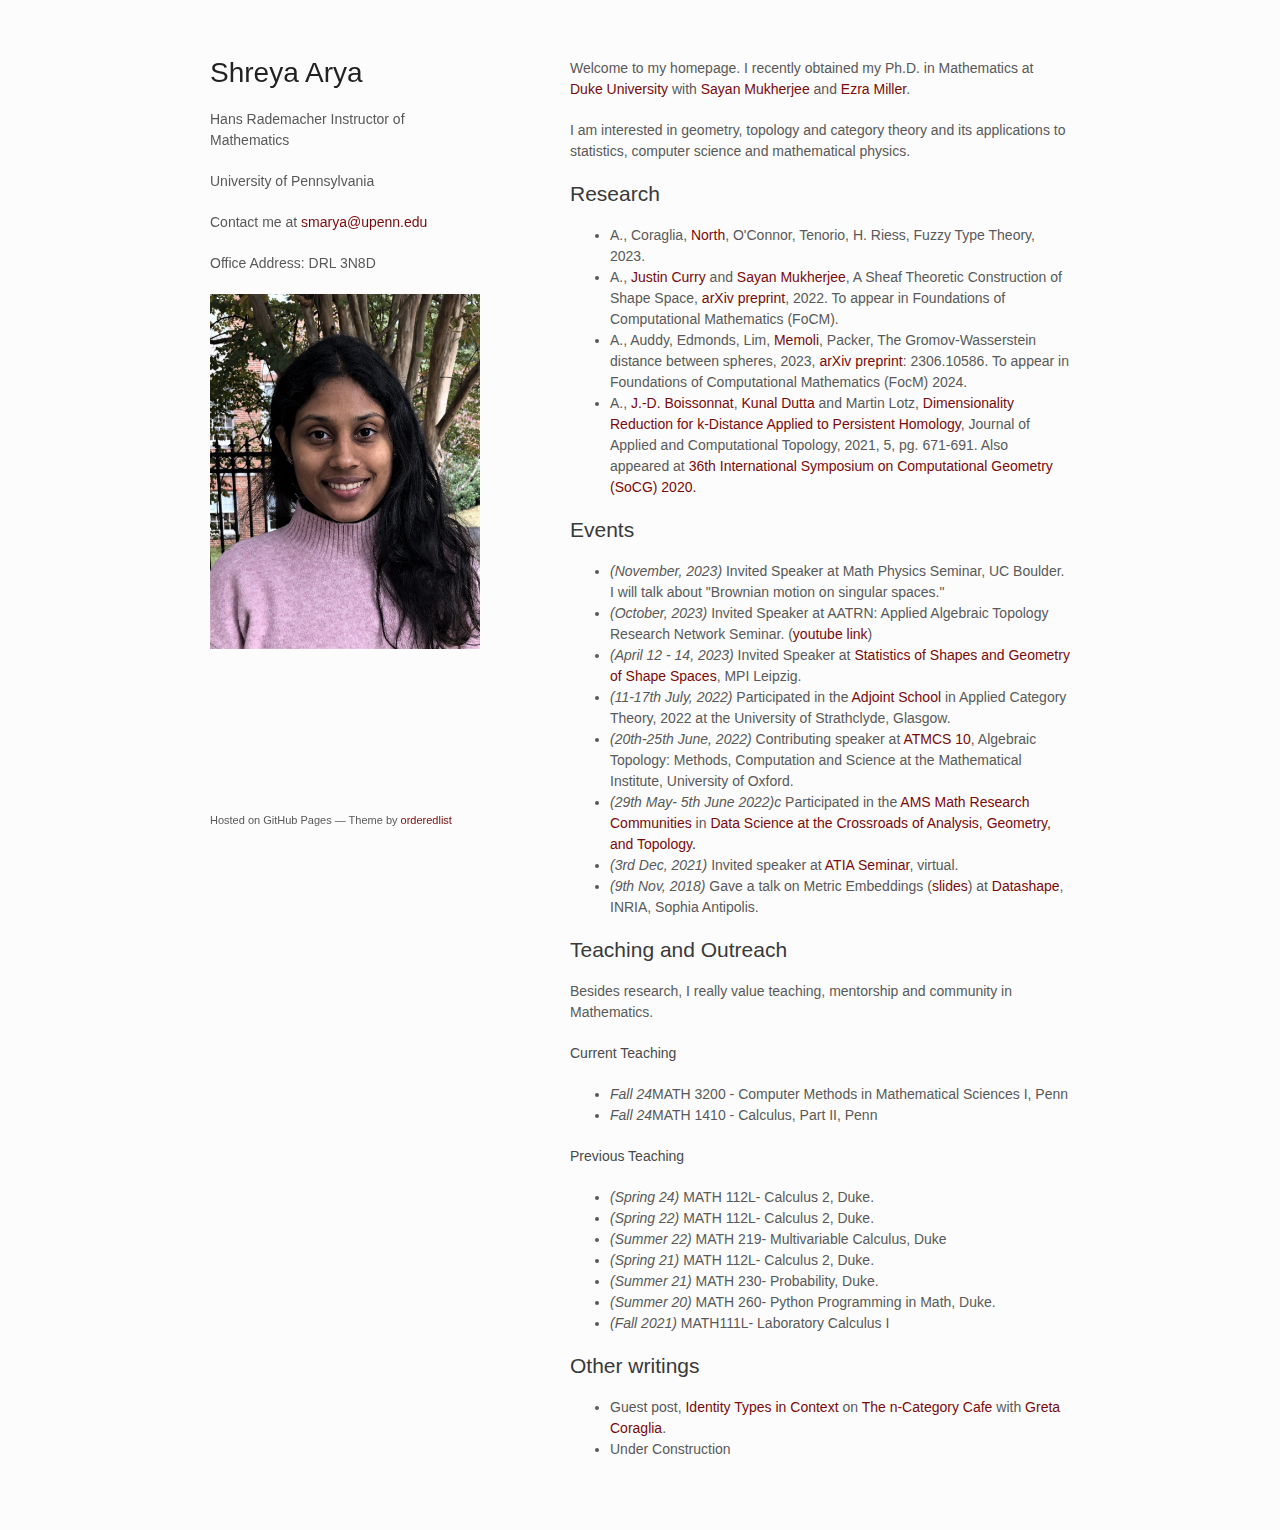
==== index.html @ 2436d1e8 "Update index.html" ====
<!doctype html>
<html>
  <head>
    <meta charset="utf-8">
    <meta http-equiv="X-UA-Compatible" content="chrome=1">
    <title>Shreya Arya</title>

    <link rel="stylesheet" href="stylesheets/styles.css">
    <link rel="stylesheet" href="stylesheets/pygment_trac.css">
    <meta name="viewport" content="width=device-width">
    <!--[if lt IE 9]>
    <script src="//html5shiv.googlecode.com/svn/trunk/html5.js"></script>
    <![endif]-->
  </head>
  <body>
    <div class="wrapper">
      <header>
        <h1>Shreya Arya</h1>
        <p>Hans Rademacher Instructor of Mathematics</p>
        <p>University of Pennsylvania</p>
        <p>Contact me at <a href="smarya@upenn.edu">smarya@upenn.edu</a></p> 
        <p>Office Address: DRL 3N8D</p>
        <!-- <p class="view"><a href="http://github.com/orderedlist/minimal">View the Project on GitHub <small>orderedlist/minimal</small></a></p>
        <ul>
          <li><a href="https://github.com/orderedlist/minimal/zipball/master">Download <strong>ZIP File</strong></a></li>
          <li><a href="https://github.com/orderedlist/minimal/tarball/master">Download <strong>TAR Ball</strong></a></li>
          <li><a href="http://github.com/orderedlist/minimal">Fork On <strong>GitHub</strong></a></li>
        </ul> -->
        <img src="stylesheets/shreyapic.jpg" height=”3cm” width=”3cm”>
      </header>
      <section>
        <!-- <h1>GitHub Flavored Markdown</h1> -->

        <!-- <p><em>View the <a href="http://github.github.com/github-flavored-markdown/sample_content.html">source of this content</a>.</em></p> -->

        <p>Welcome to my homepage. I recently obtained my Ph.D. in Mathematics at <a href="https://math.duke.edu/"> Duke University </a> with <a href="https://sayanmuk.github.io/">Sayan Mukherjee</a> and <a href="https://services.math.duke.edu/~ezra/">Ezra Miller</a>.</p>

        <!-- <p>Roses are red<br> -->
        <!-- Violets are blue</p> -->

        <p> I am interested in geometry, topology and category theory and its applications to statistics, computer science and mathematical physics.   </p>

        <!-- <p>Roses are red<br><br>
        Violets are blue</p> -->

        <!-- <p></p> -->

        <h2>Research</h2>
          <ul>
            <li>  A., Coraglia, <a href="https://paigenorth.github.io/">North</a>, O'Connor, Tenorio, H. Riess, Fuzzy Type Theory, 2023.
            </li>
         <li> A., <a href="http://justinmcurry.com/">Justin Curry</a> and <a href="https://sayanmuk.github.io/">Sayan Mukherjee</a>, A Sheaf Theoretic Construction of Shape Space, <a href="https://arxiv.org/abs/2204.09020">arXiv preprint</a>, 2022. To appear in Foundations of Computational Mathematics (FoCM).</li>
            <li>
              A., Auddy, Edmonds, Lim, <a href="https://facundo-memoli.org/">Memoli</a>, Packer, The Gromov-Wasserstein distance between spheres, 2023, <a href="https://arxiv.org/abs/2306.10586">arXiv preprint</a>: 2306.10586. To appear in Foundations of Computational Mathematics (FocM) 2024.
            </li>
            <li>
              A., <a href="https://www-sop.inria.fr/members/Jean-Daniel.Boissonnat/">J.-D. Boissonnat</a>, <a href="https://www.mimuw.edu.pl/~kdutta/">Kunal Dutta</a> and Martin Lotz, <a href="https://link.springer.com/article/10.1007/s41468-021-00079-x">Dimensionality Reduction for k-Distance Applied to Persistent Homology</a>, Journal of Applied and Computational Topology, 2021, 5, pg. 671-691. 
              Also appeared at <a href="https://socg20.inf.ethz.ch/socg">36th International Symposium on Computational Geometry (SoCG) 2020.</a>
            </li>
          </ul>

        <h2>Events</h2>
          <ul>
            <li>
              <em>(November, 2023)</em> Invited Speaker at Math Physics Seminar, UC Boulder. I will talk about "Brownian motion on singular spaces."
            </li>
            <li>
              <em>(October, 2023)</em> Invited Speaker at AATRN: Applied Algebraic Topology Research Network Seminar. (<a href="https://www.youtube.com/watch?v=eg64JeW9vKw">youtube link</a>)
            </li>
              <li>
                <em>(April 12 - 14, 2023)</em> Invited Speaker at <a href="https://www.mis.mpg.de/calendar/conferences/2023/shapes.html">Statistics of Shapes and Geometry of Shape Spaces</a>, MPI Leipzig.
              </li>
              <li>
                <em>(11-17th July, 2022)</em>  Participated in the <a href="https://adjointschool.com/index.html">Adjoint School</a> in Applied Category Theory, 2022 at the University of Strathclyde, Glasgow. 
              </li>
              <li>
                <em>(20th-25th June, 2022)</em> Contributing speaker at <a href="https://atmcs.web.ox.ac.uk/home">ATMCS 10</a>, Algebraic Topology: Methods, Computation and Science at the  Mathematical Institute, University of Oxford.  
              </li>
              <li>
                <em>(29th May- 5th June 2022)c</em> Participated in the <a href="http://www.ams.org/programs/research-communities/mrc">AMS Math Research Communities</a> in <a href="https://www.ams.org/programs/research-communities/2022MRC-DataSci">Data Science at the Crossroads of Analysis, Geometry, and Topology.</a>  
              </li>
              <li>
                <em>(3rd Dec, 2021)</em> Invited speaker at <a href="https://atia-seminar.github.io/">ATIA Seminar</a>, virtual. 
              </li>
              <li>
                <em>(9th Nov, 2018)</em> Gave a talk on Metric Embeddings (<a href="https://drive.google.com/file/d/1TumZxju8F_0EqSgo2Ro8KyNxTFccqppS/view?usp=sharing">slides</a>) at <a href="https://project.inria.fr/gudhi/">Datashape</a>, INRIA, Sophia Antipolis. 
              </li>
          </ul>

          <h2>Teaching and Outreach</h2>
          <p> Besides research, I really value teaching, mentorship and community in Mathematics.</p>
    

          <h4>Current Teaching</h4>
            <ul>
                <li> <em>Fall 24</em>MATH 3200 - Computer Methods in Mathematical Sciences I, Penn</li>
                <li><em>Fall 24</em>MATH 1410 - Calculus, Part II, Penn</li>
            </ul>

         <h4>Previous Teaching</h4>
            <ul>
              <li> <em>(Spring 24)</em> MATH 112L- Calculus 2, Duke.</li>
              <li> <em>(Spring 22)</em> MATH 112L- Calculus 2, Duke. </li>
              <li> <em>(Summer 22)</em> MATH 219- Multivariable Calculus, Duke  </li>
              <li> <em>(Spring 21)</em> MATH 112L- Calculus 2, Duke.</li>
              <li> <em>(Summer 21)</em> MATH 230- Probability, Duke. </li>
              <li> <em>(Summer 20)</em> MATH 260- Python Programming in Math, Duke. </li>
              <li> <em>(Fall 2021) </em> MATH111L- Laboratory Calculus I</li>
          </ul>

<!--         
  
          <h4>Outreach</h4>
          <ul>
            <li> Co-director (with Professors Ingrid Daubechies and Dorothy Buck) of <a href="https://sites.duke.edu/swim/">SWiM</a>, 2022 Duke. 

              Summer Workshop in Math (SWiM) is a workshop for rising high school seniors who are interested in mathematics, with a particular focus on advancing female participation in math.
            </li>
            <li>
              Co-president of Association of Women in Mathematics <a href="https://sites.duke.edu/duke_awm/">AWM Chapter</a> at Duke, 2022-2023. 
            </li>
          </ul> -->
<!--           <h4>Instructor of record</h4>
          <ul>
              <li> <em>(Spring 22)</em> MATH 112L- Calculus 2, Duke. </li>
              <li> <em>(Spring 21)</em> MATH 112L- Calculus 2, Duke.</li>
          </ul>
          <h4>Teaching Assistant</h4>
          <ul>
              <li> <em>(Summer 22)</em> MATH 219- Multivariable Calculus, Duke  </li>
              <li> <em>(Summer 21)</em> MATH 230- Probability, Duke. </li>
              <li> <em>(Summer 20)</em> MATH 260- Python Programming in Math, Duke. </li>
              <li> <em>(Fall 2021) </em> MATH111L- Laboratory Calculus I</li>
          </ul>
          <h4>Other</h4>
          <ul>
            <li><em>(Aug 22)</em> Lectures on Algebra and Topology, Bootcamp for Incoming Mathematics PhD Students, Duke </li>
            <li><em>(Aug 21)</em>Lecture on Topology, Bootcamp for Incoming Mathematics PhD Students, Duke.  </li>
          </ul>
           -->

          <h2>Other writings</h2>
          <ul>
            <li>
              Guest post, <a href="https://golem.ph.utexas.edu/category/2022/07/identity_types_in_context.html#more">Identity Types in Context</a> on <a href="https://golem.ph.utexas.edu/category/"> The n-Category Cafe</a> with <a href="https://etagreta.github.io/">Greta Coraglia</a>. 
            </li>
            <li>
              Under Construction 
            </li>
          </ul>



        <!-- <p>In addition to the changes in the previous section, certain references are auto-linked:</p> -->

        <!-- <ul>
          <li>SHA: be6a8cc1c1ecfe9489fb51e4869af15a13fc2cd2</li>
          <li>User@SHA ref: <a href="https://github.com/mojombo/product/commit/be6a8cc1c1ecfe9489fb51e4869af15a13fc2cd2" class="commit-link">mojombo@<tt>be6a8cc</tt></a></li>
          <li>User/Project@SHA: <a href="https://github.com/mojombo/god/commit/be6a8cc1c1ecfe9489fb51e4869af15a13fc2cd2" class="commit-link">mojombo/god@<tt>be6a8cc</tt></a></li>
          <li>#Num: <a href="https://github.com/github/product/issues/1" class="issue-link" title="Baseline: What is up in the air right now?">#1</a></li>
          <li>User/#Num: mojombo#1</li>
          <li>User/Project#Num: <a href="https://github.com/mojombo/god/issues/1" class="issue-link" title="The server is not available (or you do not have permissions to access it)">mojombo/god#1</a></li>
        </ul> -->

        <!-- <p>These are dangerous goodies though, and we need to make sure email addresses don't get mangled:</p>

        <p>My email addy is <a href="mailto:tom@github.com">tom@github.com</a>.</p>

        <h2>Math is hard, let's go shopping</h2>

        <p>In first grade I learned that 5 &gt; 3 and 2 &lt; 7. Maybe some arrows. 1 -&gt; 2 -&gt; 3. 9 &lt;- 8 &lt;- 7.</p>

        <p>Triangles man! a^2 + b^2 = c^2</p>

        <h2>We all like making lists</h2>

        <p>The above header should be an H2 tag. Now, for a list of fruits:</p>

        <ul>
          <li>Red Apples</li>
          <li>Purple Grapes</li>
          <li>Green Kiwifruits</li>
        </ul>

        <p>Let's get crazy:</p>

        <ol>
          <li>
            <p>This is a list item with two paragraphs. Lorem ipsum dolor<br>
            sit amet, consectetuer adipiscing elit. Aliquam hendrerit<br>
            mi posuere lectus.</p>

            <p>Vestibulum enim wisi, viverra nec, fringilla in, laoreet<br>
            vitae, risus. Donec sit amet nisl. Aliquam semper ipsum<br>
            sit amet velit.</p>
          </li>
          <li><p>Suspendisse id sem consectetuer libero luctus adipiscing.</p></li>
        </ol>

        <p>What about some code <strong>in</strong> a list? That's insane, right?</p>

        <ol>
          <li>
            <p>In Ruby you can map like this:</p>

            <pre><code>['a', 'b'].map { |x| x.uppercase }</code></pre>
          </li>
          <li>
            <p>In Rails, you can do a shortcut:</p>

            <pre><code>['a', 'b'].map(&amp;:uppercase)</code></pre>
          </li>
        </ol>

        <p>Some people seem to like definition lists</p>

        <dl>
          <dt>Lower cost</dt>
          <dd>The new version of this product costs significantly less than the previous one!</dd>
          <dt>Easier to use</dt>
          <dd>We've changed the product so that it's much easier to use!</dd>
        </dl>

        <h2>I am a robot</h2>

        <p>Maybe you want to print <code>robot</code> to the console 1000 times. Why not?</p>

        <pre><code>def robot_invasion
  puts("robot " * 1000)
end
</code></pre>

        <p>You see, that was formatted as code because it's been indented by four spaces.</p>

        <p>How about we throw some angle braces and ampersands in there?</p>

        <pre><code>&lt;div class="footer"&gt;
    &amp;copy; 2004 Foo Corporation
&lt;/div&gt;
</code></pre>

        <h2>Set in stone</h2>

        <p>Preformatted blocks are useful for ASCII art:</p>

        <pre>             ,-.
    ,     ,-.   ,-.
   / \   (   )-(   )
   \ |  ,.&gt;-(   )-&lt;
    \|,' (   )-(   )
     Y ___`-'   `-'
     |/__/   `-'
     |
     |
     |    -hrr-
  ___|_____________
</pre> -->

        <!-- <h2>Playing the blame game</h2>

        <p>If you need to blame someone, the best way to do so is by quoting them:</p>

        <blockquote>
        <p>I, at any rate, am convinced that He does not throw dice.</p>
        </blockquote>

        <p>Or perhaps someone a little less eloquent:</p>

        <blockquote>
        <p>I wish you'd have given me this written question ahead of time so I<br>
        could plan for it... I'm sure something will pop into my head here in<br>
        the midst of this press conference, with all the pressure of trying to<br>
        come up with answer, but it hadn't yet...</p>

        <p>I don't want to sound like<br>
        I have made no mistakes. I'm confident I have. I just haven't - you<br>
        just put me under the spot here, and maybe I'm not as quick on my feet<br>
        as I should be in coming up with one.</p>
        </blockquote>

        
        <h2>Crazy linking action</h2>

        <p>I get 10 times more traffic from <a href="http://google.com/" title="Google">Google</a> than from<br>
        <a href="http://search.yahoo.com/" title="Yahoo Search">Yahoo</a> or <a href="http://search.msn.com/" title="MSN Search">MSN</a>.</p> -->
      </section>
      <footer>
        <!-- <p>This project is maintained by <a href="http://github.com/orderedlist">Steve Smith</a></p> -->
        <p><small>Hosted on GitHub Pages &mdash; Theme by <a href="https://github.com/orderedlist">orderedlist</a></small></p>
      </footer>
    </div>
    <script src="javascripts/scale.fix.js"></script>
  </body>
</html>
---- stylesheets/styles.css ----
body {
  background-color: rgb(252, 252, 252);
  padding:50px;
  font: 14px/1.5 -apple-system, BlinkMacSystemFont, "Segoe UI", Roboto, Oxygen, Ubuntu, Cantarell, "Fira Sans", "Droid Sans", "Helvetica Neue", Arial, sans-serif, "Apple Color Emoji", "Segoe UI Emoji", "Segoe UI Symbol";
  color:#595959;
  font-weight:400;
}

h1, h2, h3, h4, h5, h6 {
  color:#222;
  margin:0 0 20px;
}

p, ul, ol, table, pre, dl {
  margin:0 0 20px;
}

h1, h2, h3 {
  line-height:1.1;
}

h1 {
  font-size:28px;
  font-weight: 500;
}

h2 {
  color:#393939;
  font-weight: 500;
}

h3, h4, h5, h6 {
  color:#494949;
  font-weight: 500;
}

a {
  color:rgb(122, 10, 10);
  text-decoration:none;
}

a:hover {
  color:rgb(122, 8, 8);
}

a small {
  font-size:11px;
  color:#777;
  margin-top:-0.3em;
  display:block;
}

a:hover small {
  color:#777;
}

.wrapper {
  width:860px;
  margin:0 auto;
}

blockquote {
  border-left:1px solid #e5e5e5;
  margin:0;
  padding:0 0 0 20px;
  font-style:italic;
}

code, pre {
  font-family:Monaco, Bitstream Vera Sans Mono, Lucida Console, Terminal, Consolas, Liberation Mono, DejaVu Sans Mono, Courier New, monospace;
  color:#333;
}

pre {
  padding:8px 15px;
  background: #f8f8f8;
  border-radius:5px;
  border:1px solid #e5e5e5;
  overflow-x: auto;
}

table {
  width:100%;
  border-collapse:collapse;
}

th, td {
  text-align:left;
  padding:5px 10px;
  border-bottom:1px solid #e5e5e5;
}

dt {
  color:#444;
  font-weight:500;
}

th {
  color:#444;
}

img {
  max-width:100%;
}

header {
  width:270px;
  float:left;
  position:fixed;
  -webkit-font-smoothing:subpixel-antialiased;
}

header ul {
  list-style:none;
  height:40px;
  padding:0;
  background: #f4f4f4;
  border-radius:5px;
  border:1px solid #e0e0e0;
  width:270px;
}

header li {
  width:89px;
  float:left;
  border-right:1px solid #e0e0e0;
  height:40px;
}

header li:first-child a {
  border-radius:5px 0 0 5px;
}

header li:last-child a {
  border-radius:0 5px 5px 0;
}

header ul a {
  line-height:1;
  font-size:11px;
  color:#999;
  display:block;
  text-align:center;
  padding-top:6px;
  height:34px;
}

header ul a:hover {
  color:#999;
}

header ul a:active {
  background-color:#f0f0f0;
}

strong {
  color:#222;
  font-weight:500;
}

header ul li + li + li {
  border-right:none;
  width:89px;
}

header ul a strong {
  font-size:14px;
  display:block;
  color:#222;
}

section {
  width:500px;
  float:right;
  padding-bottom:50px;
}

small {
  font-size:11px;
}

hr {
  border:0;
  background:#e5e5e5;
  height:1px;
  margin:0 0 20px;
}

footer {
  width:270px;
  float:left;
  position:fixed;
  bottom:50px;
  -webkit-font-smoothing:subpixel-antialiased;
}

@media print, screen and (max-width: 960px) {

  div.wrapper {
    width:auto;
    margin:0;
  }

  header, section, footer {
    float:none;
    position:static;
    width:auto;
  }

  header {
    padding-right:320px;
  }

  section {
    border:1px solid #e5e5e5;
    border-width:1px 0;
    padding:20px 0;
    margin:0 0 20px;
  }

  header a small {
    display:inline;
  }

  header ul {
    position:absolute;
    right:50px;
    top:52px;
  }
}

@media print, screen and (max-width: 720px) {
  body {
    word-wrap:break-word;
  }

  header {
    padding:0;
  }

  header ul, header p.view {
    position:static;
  }

  pre, code {
    word-wrap:normal;
  }
}

@media print, screen and (max-width: 480px) {
  body {
    padding:15px;
  }

  header ul {
    width:99%;
  }

  header li, header ul li + li + li {
    width:33%;
  }
}

@media print {
  body {
    padding:0.4in;
    font-size:12pt;
    color:#444;
  }
}
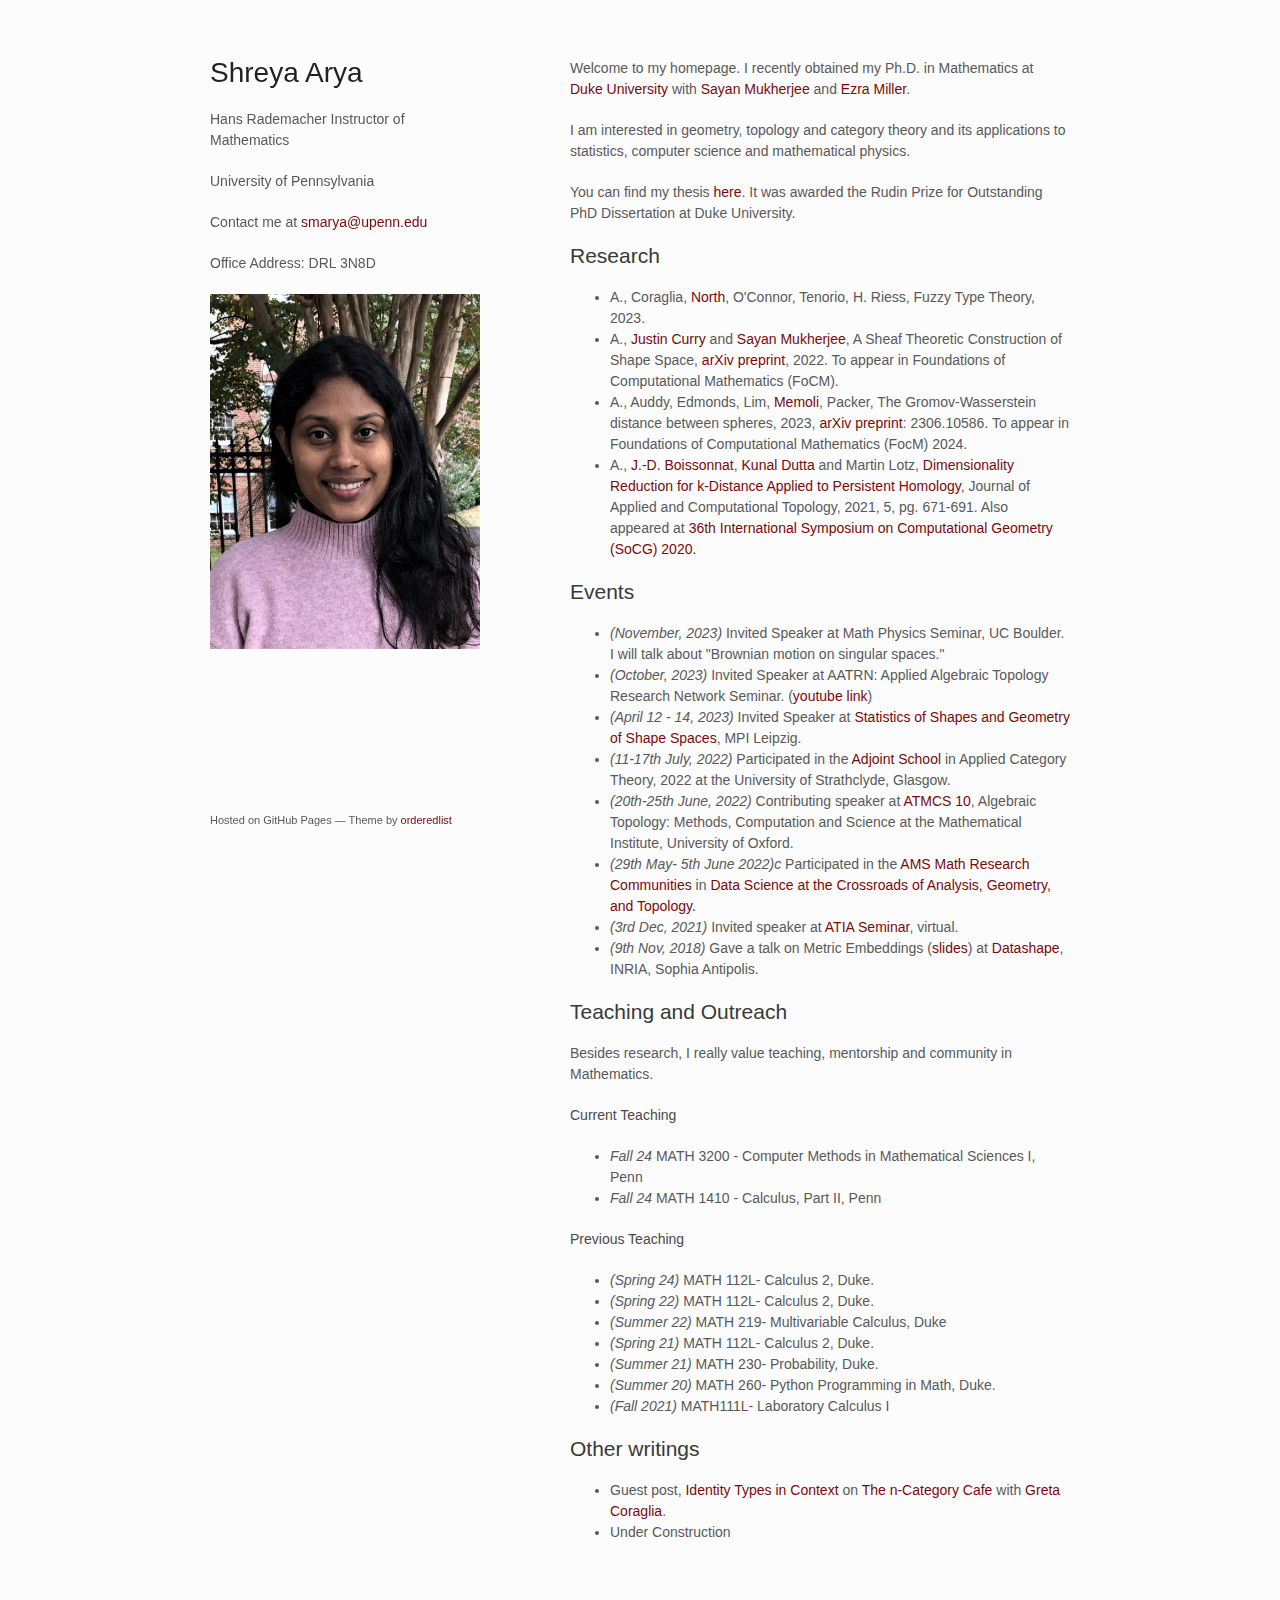
==== commit 74fbf173: "Update index.html" ====
--- a/index.html
+++ b/index.html
@@ -40,6 +40,8 @@
 
         <p> I am interested in geometry, topology and category theory and its applications to statistics, computer science and mathematical physics.   </p>
 
+        <p>You can find my thesis <a href="https://dukespace.lib.duke.edu/items/ca28a156-2cb1-45b6-a621-97cb24281c85">here</a>. It was awarded the Rudin Prize for Outstanding PhD Dissertation at Duke University.</p>
+
         <!-- <p>Roses are red<br><br>
         Violets are blue</p> -->
 
@@ -93,8 +95,8 @@
 
           <h4>Current Teaching</h4>
             <ul>
-                <li> <em>Fall 24</em>MATH 3200 - Computer Methods in Mathematical Sciences I, Penn</li>
-                <li><em>Fall 24</em>MATH 1410 - Calculus, Part II, Penn</li>
+                <li> <em>Fall 24</em> MATH 3200 - Computer Methods in Mathematical Sciences I, Penn</li>
+                <li><em>Fall 24</em> MATH 1410 - Calculus, Part II, Penn</li>
             </ul>
 
          <h4>Previous Teaching</h4>
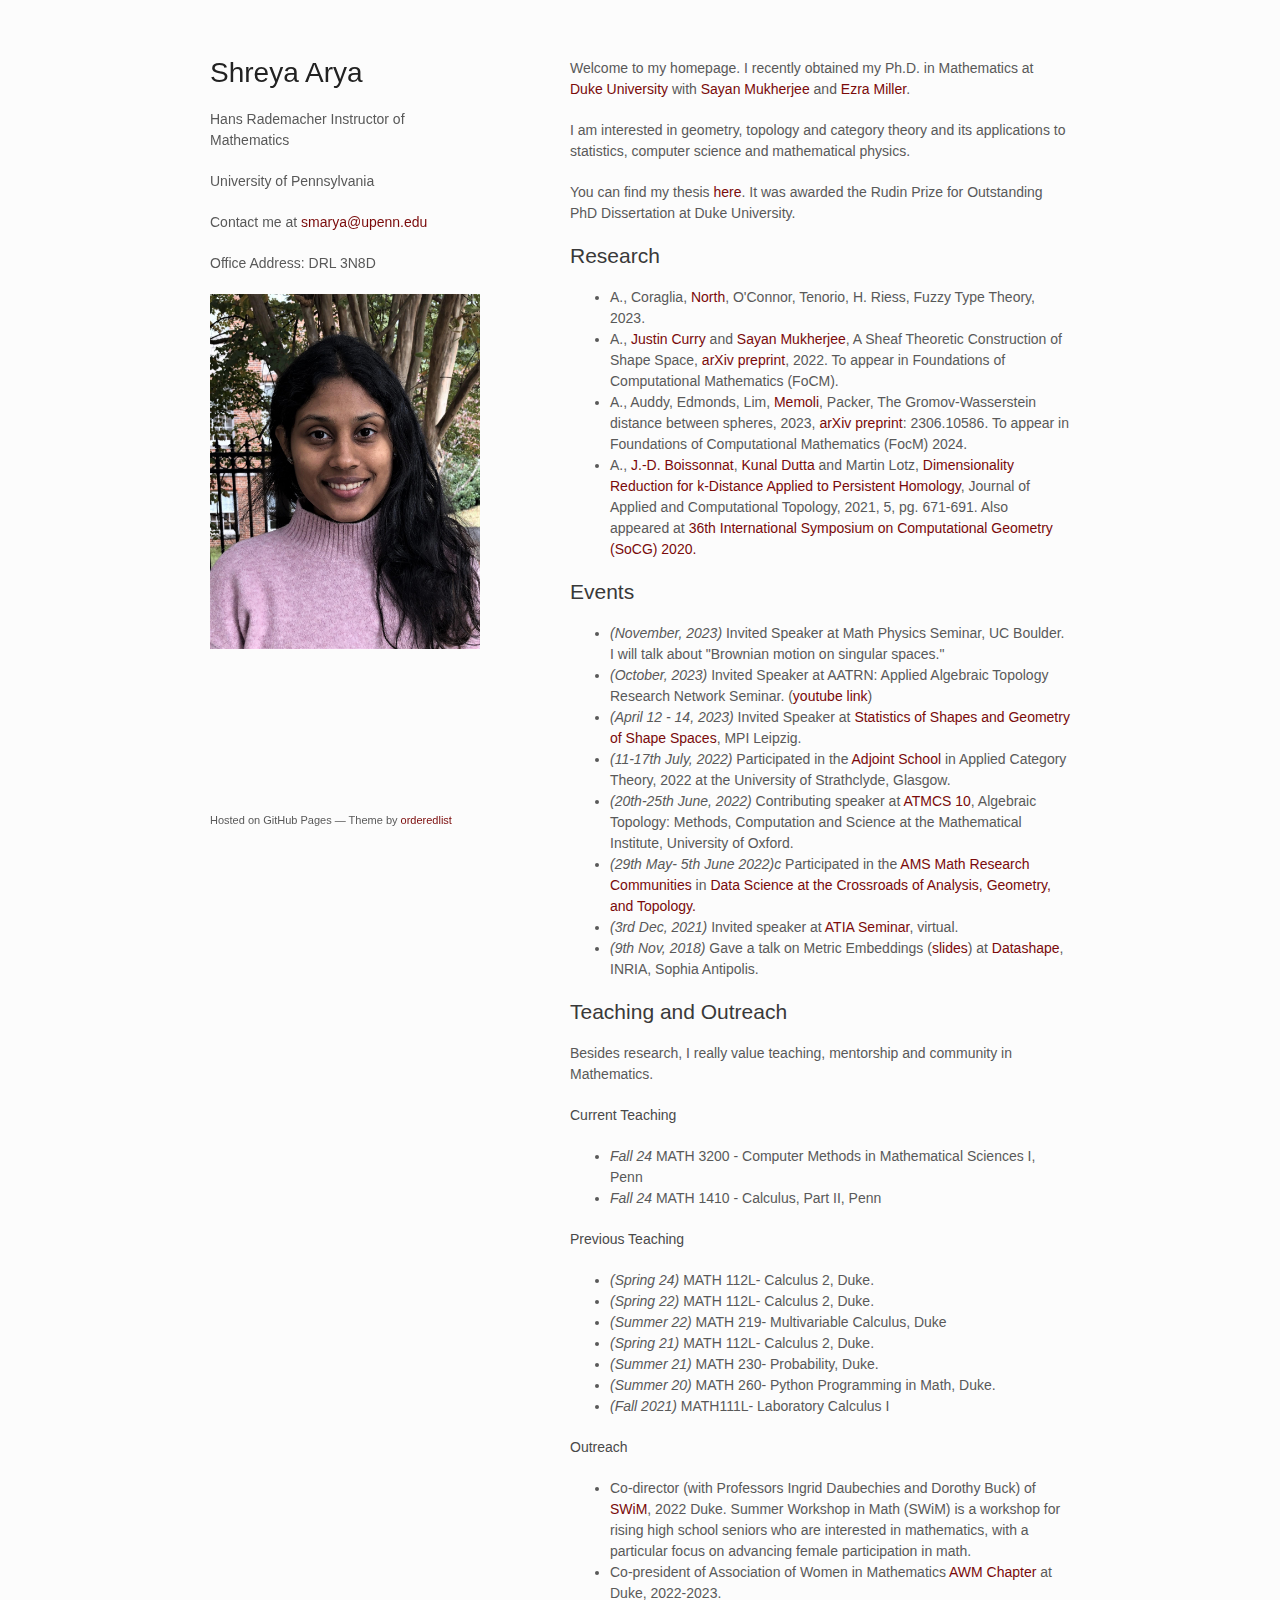
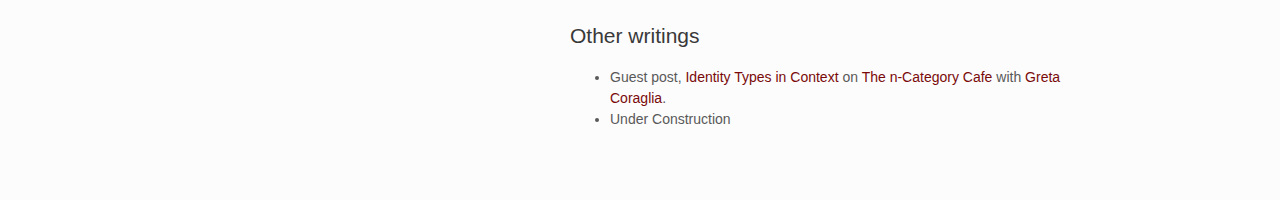
==== commit 6fc2e657: "Update index.html" ====
--- a/index.html
+++ b/index.html
@@ -110,7 +110,7 @@
               <li> <em>(Fall 2021) </em> MATH111L- Laboratory Calculus I</li>
           </ul>
 
-<!--         
+
   
           <h4>Outreach</h4>
           <ul>
@@ -121,7 +121,7 @@
             <li>
               Co-president of Association of Women in Mathematics <a href="https://sites.duke.edu/duke_awm/">AWM Chapter</a> at Duke, 2022-2023. 
             </li>
-          </ul> -->
+          </ul> 
 <!--           <h4>Instructor of record</h4>
           <ul>
               <li> <em>(Spring 22)</em> MATH 112L- Calculus 2, Duke. </li>
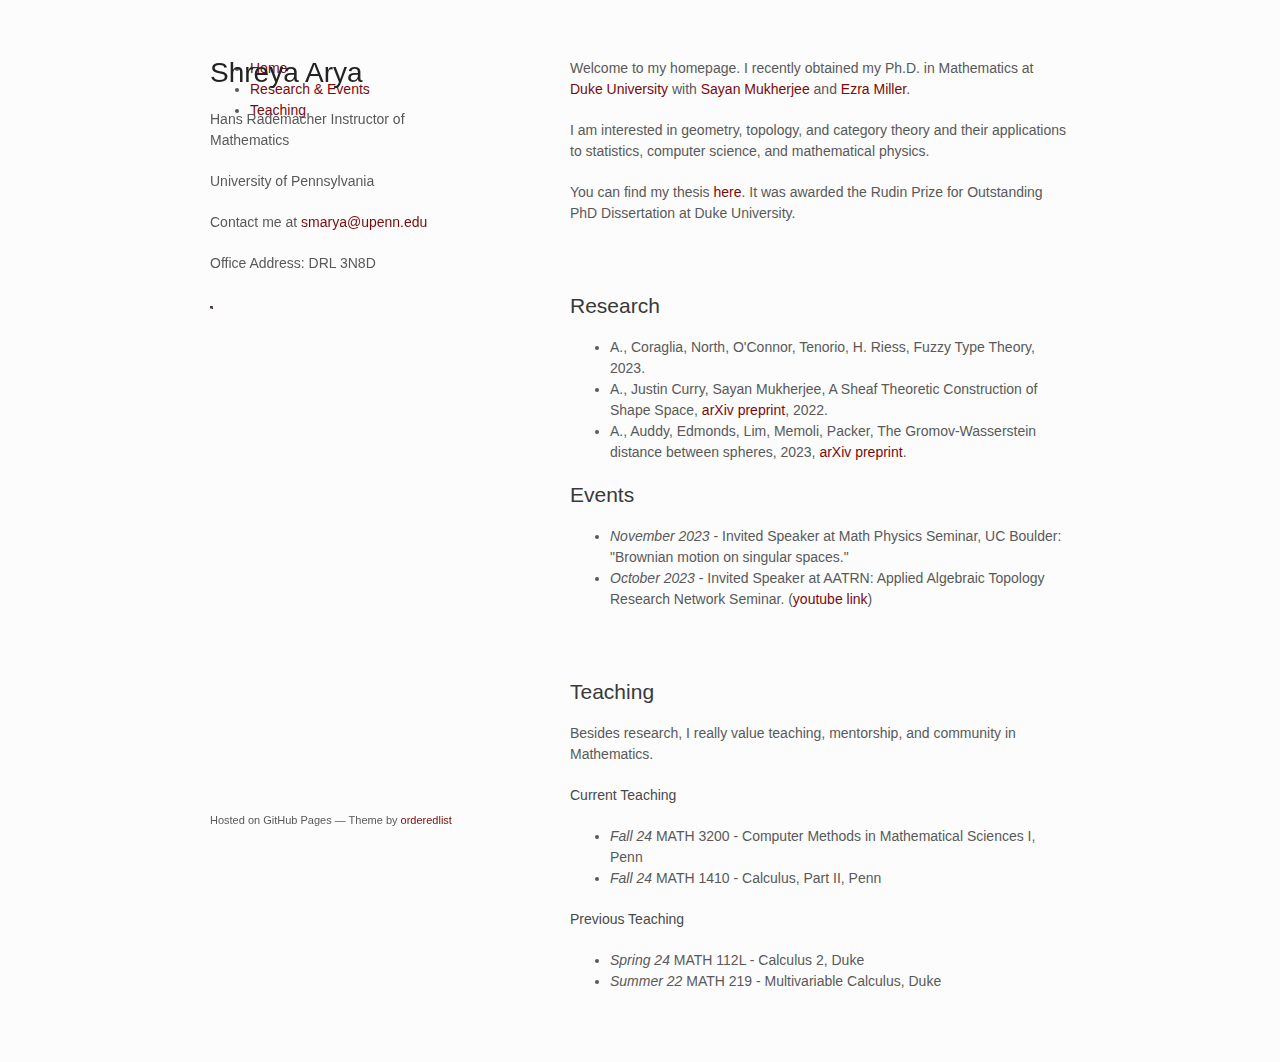
==== commit d254a9d9: "Update index.html" ====
--- a/index.html
+++ b/index.html
@@ -8,9 +8,6 @@
     <link rel="stylesheet" href="stylesheets/styles.css">
     <link rel="stylesheet" href="stylesheets/pygment_trac.css">
     <meta name="viewport" content="width=device-width">
-    <!--[if lt IE 9]>
-    <script src="//html5shiv.googlecode.com/svn/trunk/html5.js"></script>
-    <![endif]-->
   </head>
   <body>
     <div class="wrapper">
@@ -18,279 +15,59 @@
         <h1>Shreya Arya</h1>
         <p>Hans Rademacher Instructor of Mathematics</p>
         <p>University of Pennsylvania</p>
-        <p>Contact me at <a href="smarya@upenn.edu">smarya@upenn.edu</a></p> 
+        <p>Contact me at <a href="mailto:smarya@upenn.edu">smarya@upenn.edu</a></p> 
         <p>Office Address: DRL 3N8D</p>
-        <!-- <p class="view"><a href="http://github.com/orderedlist/minimal">View the Project on GitHub <small>orderedlist/minimal</small></a></p>
+        <img src="stylesheets/shreyapic.jpg" height="3cm" width="3cm">
+      </header>
+
+      <section id="home">
+        <p>Welcome to my homepage. I recently obtained my Ph.D. in Mathematics at <a href="https://math.duke.edu/">Duke University</a> with <a href="https://sayanmuk.github.io/">Sayan Mukherjee</a> and <a href="https://services.math.duke.edu/~ezra/">Ezra Miller</a>.</p>
+        <p>I am interested in geometry, topology, and category theory and their applications to statistics, computer science, and mathematical physics.</p>
+        <p>You can find my thesis <a href="https://dukespace.lib.duke.edu/items/ca28a156-2cb1-45b6-a621-97cb24281c85">here</a>. It was awarded the Rudin Prize for Outstanding PhD Dissertation at Duke University.</p>
+      </section>
+
+      <section id="research">
+        <h2>Research</h2>
         <ul>
-          <li><a href="https://github.com/orderedlist/minimal/zipball/master">Download <strong>ZIP File</strong></a></li>
-          <li><a href="https://github.com/orderedlist/minimal/tarball/master">Download <strong>TAR Ball</strong></a></li>
-          <li><a href="http://github.com/orderedlist/minimal">Fork On <strong>GitHub</strong></a></li>
-        </ul> -->
-        <img src="stylesheets/shreyapic.jpg" height=”3cm” width=”3cm”>
-      </header>
-      <section>
-        <!-- <h1>GitHub Flavored Markdown</h1> -->
+          <li>A., Coraglia, North, O'Connor, Tenorio, H. Riess, Fuzzy Type Theory, 2023.</li>
+          <li>A., Justin Curry, Sayan Mukherjee, A Sheaf Theoretic Construction of Shape Space, <a href="https://arxiv.org/abs/2204.09020">arXiv preprint</a>, 2022.</li>
+          <li>A., Auddy, Edmonds, Lim, Memoli, Packer, The Gromov-Wasserstein distance between spheres, 2023, <a href="https://arxiv.org/abs/2306.10586">arXiv preprint</a>.</li>
+        </ul>
+        <h2>Events</h2>
+        <ul>
+          <li><em>November 2023</em> - Invited Speaker at Math Physics Seminar, UC Boulder: "Brownian motion on singular spaces." </li>
+          <li><em>October 2023</em> - Invited Speaker at AATRN: Applied Algebraic Topology Research Network Seminar. (<a href="https://www.youtube.com/watch?v=eg64JeW9vKw">youtube link</a>)</li>
+        </ul>
+      </section>
 
-        <!-- <p><em>View the <a href="http://github.github.com/github-flavored-markdown/sample_content.html">source of this content</a>.</em></p> -->
+      <section id="teaching">
+        <h2>Teaching</h2>
+        <p>Besides research, I really value teaching, mentorship, and community in Mathematics.</p>
+        <h4>Current Teaching</h4>
+        <ul>
+          <li><em>Fall 24</em> MATH 3200 - Computer Methods in Mathematical Sciences I, Penn</li>
+          <li><em>Fall 24</em> MATH 1410 - Calculus, Part II, Penn</li>
+        </ul>
+        <h4>Previous Teaching</h4>
+        <ul>
+          <li><em>Spring 24</em> MATH 112L - Calculus 2, Duke</li>
+          <li><em>Summer 22</em> MATH 219 - Multivariable Calculus, Duke</li>
+        </ul>
+      </section>
 
-        <p>Welcome to my homepage. I recently obtained my Ph.D. in Mathematics at <a href="https://math.duke.edu/"> Duke University </a> with <a href="https://sayanmuk.github.io/">Sayan Mukherjee</a> and <a href="https://services.math.duke.edu/~ezra/">Ezra Miller</a>.</p>
+      <nav class="bottom-nav">
+        <ul>
+          <li><a href="#home">Home</a></li>
+          <li><a href="#research">Research & Events</a></li>
+          <li><a href="#teaching">Teaching</a></li>
+        </ul>
+      </nav>
 
-        <!-- <p>Roses are red<br> -->
-        <!-- Violets are blue</p> -->
-
-        <p> I am interested in geometry, topology and category theory and its applications to statistics, computer science and mathematical physics.   </p>
-
-        <p>You can find my thesis <a href="https://dukespace.lib.duke.edu/items/ca28a156-2cb1-45b6-a621-97cb24281c85">here</a>. It was awarded the Rudin Prize for Outstanding PhD Dissertation at Duke University.</p>
-
-        <!-- <p>Roses are red<br><br>
-        Violets are blue</p> -->
-
-        <!-- <p></p> -->
-
-        <h2>Research</h2>
-          <ul>
-            <li>  A., Coraglia, <a href="https://paigenorth.github.io/">North</a>, O'Connor, Tenorio, H. Riess, Fuzzy Type Theory, 2023.
-            </li>
-         <li> A., <a href="http://justinmcurry.com/">Justin Curry</a> and <a href="https://sayanmuk.github.io/">Sayan Mukherjee</a>, A Sheaf Theoretic Construction of Shape Space, <a href="https://arxiv.org/abs/2204.09020">arXiv preprint</a>, 2022. To appear in Foundations of Computational Mathematics (FoCM).</li>
-            <li>
-              A., Auddy, Edmonds, Lim, <a href="https://facundo-memoli.org/">Memoli</a>, Packer, The Gromov-Wasserstein distance between spheres, 2023, <a href="https://arxiv.org/abs/2306.10586">arXiv preprint</a>: 2306.10586. To appear in Foundations of Computational Mathematics (FocM) 2024.
-            </li>
-            <li>
-              A., <a href="https://www-sop.inria.fr/members/Jean-Daniel.Boissonnat/">J.-D. Boissonnat</a>, <a href="https://www.mimuw.edu.pl/~kdutta/">Kunal Dutta</a> and Martin Lotz, <a href="https://link.springer.com/article/10.1007/s41468-021-00079-x">Dimensionality Reduction for k-Distance Applied to Persistent Homology</a>, Journal of Applied and Computational Topology, 2021, 5, pg. 671-691. 
-              Also appeared at <a href="https://socg20.inf.ethz.ch/socg">36th International Symposium on Computational Geometry (SoCG) 2020.</a>
-            </li>
-          </ul>
-
-        <h2>Events</h2>
-          <ul>
-            <li>
-              <em>(November, 2023)</em> Invited Speaker at Math Physics Seminar, UC Boulder. I will talk about "Brownian motion on singular spaces."
-            </li>
-            <li>
-              <em>(October, 2023)</em> Invited Speaker at AATRN: Applied Algebraic Topology Research Network Seminar. (<a href="https://www.youtube.com/watch?v=eg64JeW9vKw">youtube link</a>)
-            </li>
-              <li>
-                <em>(April 12 - 14, 2023)</em> Invited Speaker at <a href="https://www.mis.mpg.de/calendar/conferences/2023/shapes.html">Statistics of Shapes and Geometry of Shape Spaces</a>, MPI Leipzig.
-              </li>
-              <li>
-                <em>(11-17th July, 2022)</em>  Participated in the <a href="https://adjointschool.com/index.html">Adjoint School</a> in Applied Category Theory, 2022 at the University of Strathclyde, Glasgow. 
-              </li>
-              <li>
-                <em>(20th-25th June, 2022)</em> Contributing speaker at <a href="https://atmcs.web.ox.ac.uk/home">ATMCS 10</a>, Algebraic Topology: Methods, Computation and Science at the  Mathematical Institute, University of Oxford.  
-              </li>
-              <li>
-                <em>(29th May- 5th June 2022)c</em> Participated in the <a href="http://www.ams.org/programs/research-communities/mrc">AMS Math Research Communities</a> in <a href="https://www.ams.org/programs/research-communities/2022MRC-DataSci">Data Science at the Crossroads of Analysis, Geometry, and Topology.</a>  
-              </li>
-              <li>
-                <em>(3rd Dec, 2021)</em> Invited speaker at <a href="https://atia-seminar.github.io/">ATIA Seminar</a>, virtual. 
-              </li>
-              <li>
-                <em>(9th Nov, 2018)</em> Gave a talk on Metric Embeddings (<a href="https://drive.google.com/file/d/1TumZxju8F_0EqSgo2Ro8KyNxTFccqppS/view?usp=sharing">slides</a>) at <a href="https://project.inria.fr/gudhi/">Datashape</a>, INRIA, Sophia Antipolis. 
-              </li>
-          </ul>
-
-          <h2>Teaching and Outreach</h2>
-          <p> Besides research, I really value teaching, mentorship and community in Mathematics.</p>
-    
-
-          <h4>Current Teaching</h4>
-            <ul>
-                <li> <em>Fall 24</em> MATH 3200 - Computer Methods in Mathematical Sciences I, Penn</li>
-                <li><em>Fall 24</em> MATH 1410 - Calculus, Part II, Penn</li>
-            </ul>
-
-         <h4>Previous Teaching</h4>
-            <ul>
-              <li> <em>(Spring 24)</em> MATH 112L- Calculus 2, Duke.</li>
-              <li> <em>(Spring 22)</em> MATH 112L- Calculus 2, Duke. </li>
-              <li> <em>(Summer 22)</em> MATH 219- Multivariable Calculus, Duke  </li>
-              <li> <em>(Spring 21)</em> MATH 112L- Calculus 2, Duke.</li>
-              <li> <em>(Summer 21)</em> MATH 230- Probability, Duke. </li>
-              <li> <em>(Summer 20)</em> MATH 260- Python Programming in Math, Duke. </li>
-              <li> <em>(Fall 2021) </em> MATH111L- Laboratory Calculus I</li>
-          </ul>
-
-
-  
-          <h4>Outreach</h4>
-          <ul>
-            <li> Co-director (with Professors Ingrid Daubechies and Dorothy Buck) of <a href="https://sites.duke.edu/swim/">SWiM</a>, 2022 Duke. 
-
-              Summer Workshop in Math (SWiM) is a workshop for rising high school seniors who are interested in mathematics, with a particular focus on advancing female participation in math.
-            </li>
-            <li>
-              Co-president of Association of Women in Mathematics <a href="https://sites.duke.edu/duke_awm/">AWM Chapter</a> at Duke, 2022-2023. 
-            </li>
-          </ul> 
-<!--           <h4>Instructor of record</h4>
-          <ul>
-              <li> <em>(Spring 22)</em> MATH 112L- Calculus 2, Duke. </li>
-              <li> <em>(Spring 21)</em> MATH 112L- Calculus 2, Duke.</li>
-          </ul>
-          <h4>Teaching Assistant</h4>
-          <ul>
-              <li> <em>(Summer 22)</em> MATH 219- Multivariable Calculus, Duke  </li>
-              <li> <em>(Summer 21)</em> MATH 230- Probability, Duke. </li>
-              <li> <em>(Summer 20)</em> MATH 260- Python Programming in Math, Duke. </li>
-              <li> <em>(Fall 2021) </em> MATH111L- Laboratory Calculus I</li>
-          </ul>
-          <h4>Other</h4>
-          <ul>
-            <li><em>(Aug 22)</em> Lectures on Algebra and Topology, Bootcamp for Incoming Mathematics PhD Students, Duke </li>
-            <li><em>(Aug 21)</em>Lecture on Topology, Bootcamp for Incoming Mathematics PhD Students, Duke.  </li>
-          </ul>
-           -->
-
-          <h2>Other writings</h2>
-          <ul>
-            <li>
-              Guest post, <a href="https://golem.ph.utexas.edu/category/2022/07/identity_types_in_context.html#more">Identity Types in Context</a> on <a href="https://golem.ph.utexas.edu/category/"> The n-Category Cafe</a> with <a href="https://etagreta.github.io/">Greta Coraglia</a>. 
-            </li>
-            <li>
-              Under Construction 
-            </li>
-          </ul>
-
-
-
-        <!-- <p>In addition to the changes in the previous section, certain references are auto-linked:</p> -->
-
-        <!-- <ul>
-          <li>SHA: be6a8cc1c1ecfe9489fb51e4869af15a13fc2cd2</li>
-          <li>User@SHA ref: <a href="https://github.com/mojombo/product/commit/be6a8cc1c1ecfe9489fb51e4869af15a13fc2cd2" class="commit-link">mojombo@<tt>be6a8cc</tt></a></li>
-          <li>User/Project@SHA: <a href="https://github.com/mojombo/god/commit/be6a8cc1c1ecfe9489fb51e4869af15a13fc2cd2" class="commit-link">mojombo/god@<tt>be6a8cc</tt></a></li>
-          <li>#Num: <a href="https://github.com/github/product/issues/1" class="issue-link" title="Baseline: What is up in the air right now?">#1</a></li>
-          <li>User/#Num: mojombo#1</li>
-          <li>User/Project#Num: <a href="https://github.com/mojombo/god/issues/1" class="issue-link" title="The server is not available (or you do not have permissions to access it)">mojombo/god#1</a></li>
-        </ul> -->
-
-        <!-- <p>These are dangerous goodies though, and we need to make sure email addresses don't get mangled:</p>
-
-        <p>My email addy is <a href="mailto:tom@github.com">tom@github.com</a>.</p>
-
-        <h2>Math is hard, let's go shopping</h2>
-
-        <p>In first grade I learned that 5 &gt; 3 and 2 &lt; 7. Maybe some arrows. 1 -&gt; 2 -&gt; 3. 9 &lt;- 8 &lt;- 7.</p>
-
-        <p>Triangles man! a^2 + b^2 = c^2</p>
-
-        <h2>We all like making lists</h2>
-
-        <p>The above header should be an H2 tag. Now, for a list of fruits:</p>
-
-        <ul>
-          <li>Red Apples</li>
-          <li>Purple Grapes</li>
-          <li>Green Kiwifruits</li>
-        </ul>
-
-        <p>Let's get crazy:</p>
-
-        <ol>
-          <li>
-            <p>This is a list item with two paragraphs. Lorem ipsum dolor<br>
-            sit amet, consectetuer adipiscing elit. Aliquam hendrerit<br>
-            mi posuere lectus.</p>
-
-            <p>Vestibulum enim wisi, viverra nec, fringilla in, laoreet<br>
-            vitae, risus. Donec sit amet nisl. Aliquam semper ipsum<br>
-            sit amet velit.</p>
-          </li>
-          <li><p>Suspendisse id sem consectetuer libero luctus adipiscing.</p></li>
-        </ol>
-
-        <p>What about some code <strong>in</strong> a list? That's insane, right?</p>
-
-        <ol>
-          <li>
-            <p>In Ruby you can map like this:</p>
-
-            <pre><code>['a', 'b'].map { |x| x.uppercase }</code></pre>
-          </li>
-          <li>
-            <p>In Rails, you can do a shortcut:</p>
-
-            <pre><code>['a', 'b'].map(&amp;:uppercase)</code></pre>
-          </li>
-        </ol>
-
-        <p>Some people seem to like definition lists</p>
-
-        <dl>
-          <dt>Lower cost</dt>
-          <dd>The new version of this product costs significantly less than the previous one!</dd>
-          <dt>Easier to use</dt>
-          <dd>We've changed the product so that it's much easier to use!</dd>
-        </dl>
-
-        <h2>I am a robot</h2>
-
-        <p>Maybe you want to print <code>robot</code> to the console 1000 times. Why not?</p>
-
-        <pre><code>def robot_invasion
-  puts("robot " * 1000)
-end
-</code></pre>
-
-        <p>You see, that was formatted as code because it's been indented by four spaces.</p>
-
-        <p>How about we throw some angle braces and ampersands in there?</p>
-
-        <pre><code>&lt;div class="footer"&gt;
-    &amp;copy; 2004 Foo Corporation
-&lt;/div&gt;
-</code></pre>
-
-        <h2>Set in stone</h2>
-
-        <p>Preformatted blocks are useful for ASCII art:</p>
-
-        <pre>             ,-.
-    ,     ,-.   ,-.
-   / \   (   )-(   )
-   \ |  ,.&gt;-(   )-&lt;
-    \|,' (   )-(   )
-     Y ___`-'   `-'
-     |/__/   `-'
-     |
-     |
-     |    -hrr-
-  ___|_____________
-</pre> -->
-
-        <!-- <h2>Playing the blame game</h2>
-
-        <p>If you need to blame someone, the best way to do so is by quoting them:</p>
-
-        <blockquote>
-        <p>I, at any rate, am convinced that He does not throw dice.</p>
-        </blockquote>
-
-        <p>Or perhaps someone a little less eloquent:</p>
-
-        <blockquote>
-        <p>I wish you'd have given me this written question ahead of time so I<br>
-        could plan for it... I'm sure something will pop into my head here in<br>
-        the midst of this press conference, with all the pressure of trying to<br>
-        come up with answer, but it hadn't yet...</p>
-
-        <p>I don't want to sound like<br>
-        I have made no mistakes. I'm confident I have. I just haven't - you<br>
-        just put me under the spot here, and maybe I'm not as quick on my feet<br>
-        as I should be in coming up with one.</p>
-        </blockquote>
-
-        
-        <h2>Crazy linking action</h2>
-
-        <p>I get 10 times more traffic from <a href="http://google.com/" title="Google">Google</a> than from<br>
-        <a href="http://search.yahoo.com/" title="Yahoo Search">Yahoo</a> or <a href="http://search.msn.com/" title="MSN Search">MSN</a>.</p> -->
-      </section>
       <footer>
-        <!-- <p>This project is maintained by <a href="http://github.com/orderedlist">Steve Smith</a></p> -->
         <p><small>Hosted on GitHub Pages &mdash; Theme by <a href="https://github.com/orderedlist">orderedlist</a></small></p>
       </footer>
     </div>
     <script src="javascripts/scale.fix.js"></script>
   </body>
 </html>
+
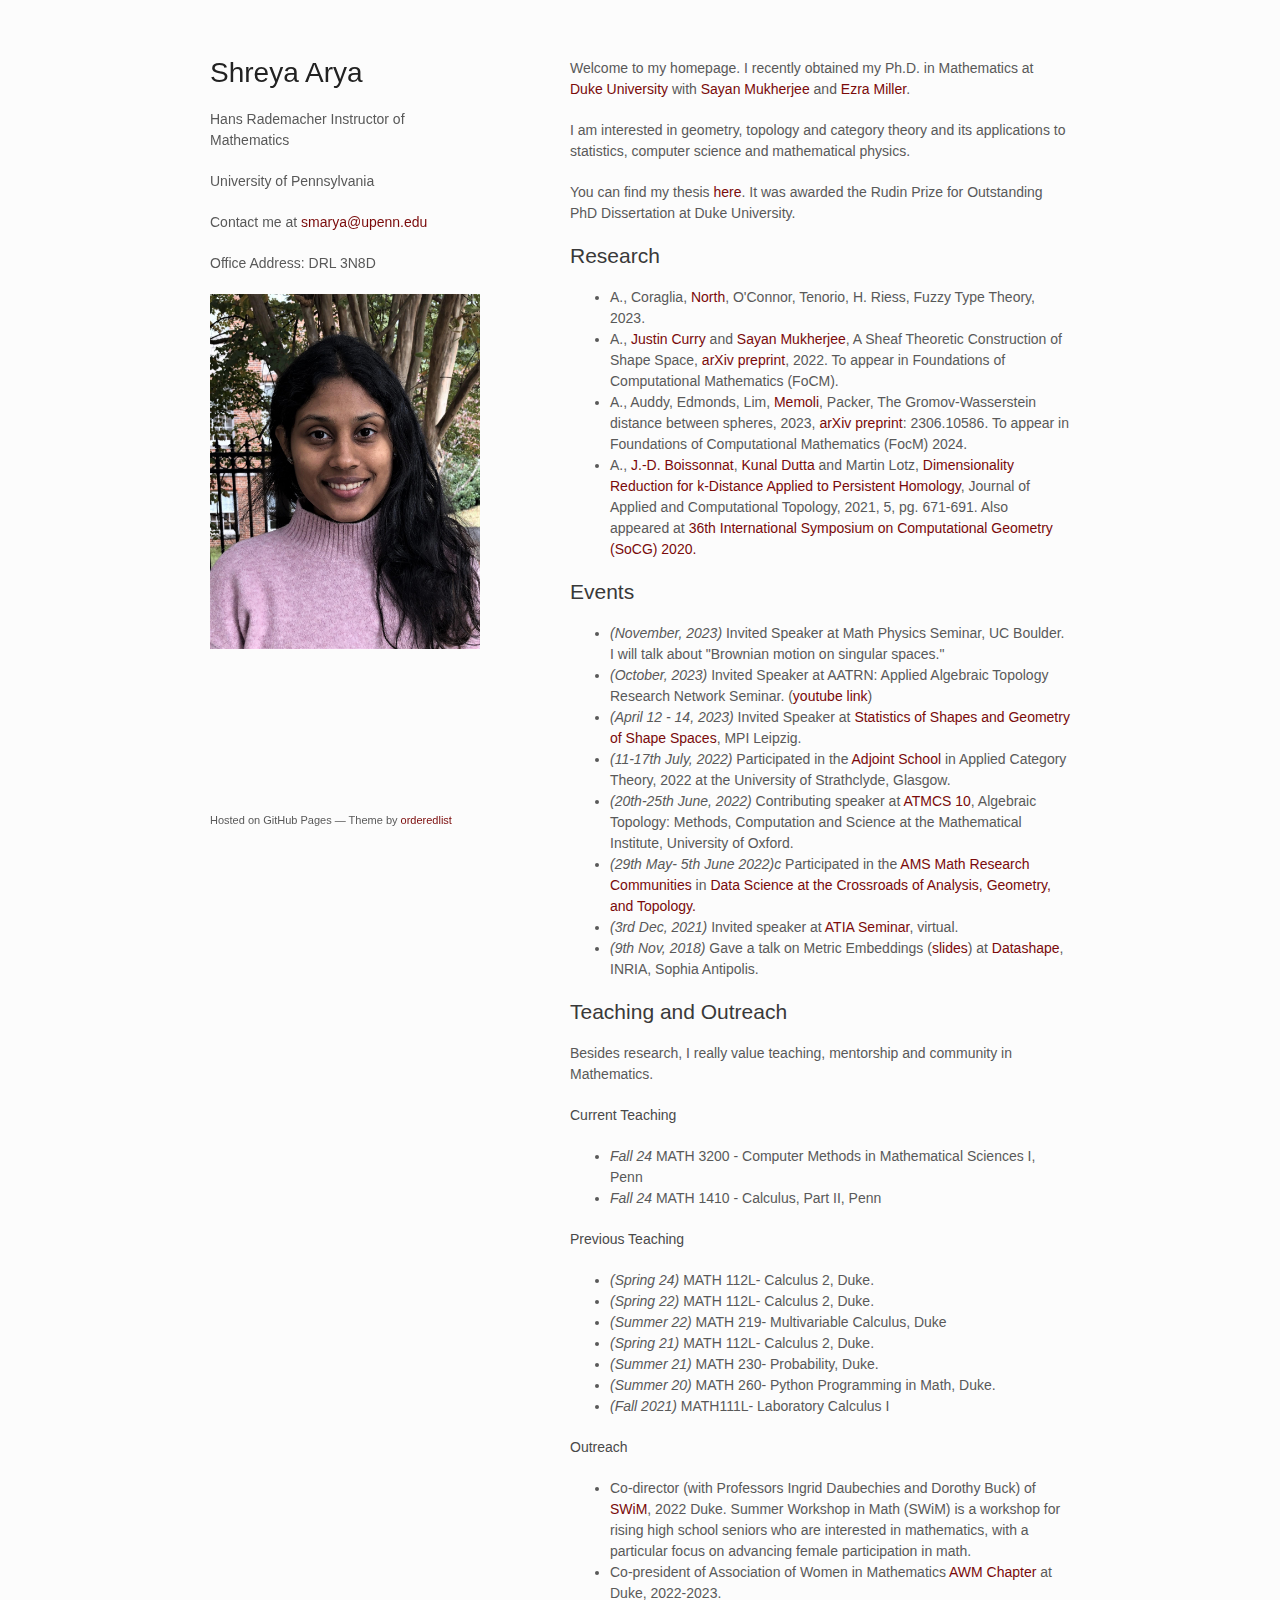
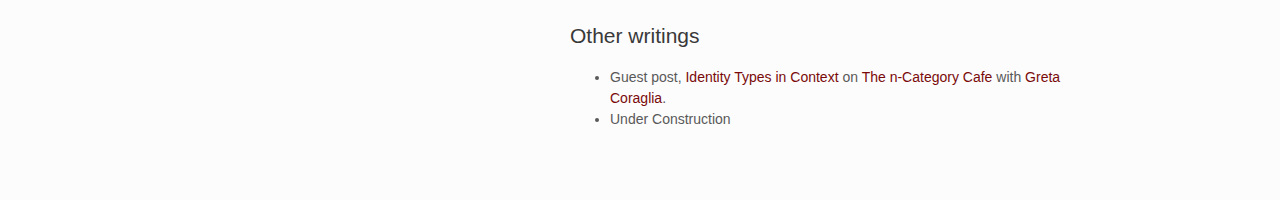
==== commit d2342ab2: "Update index.html" ====
--- a/index.html
+++ b/index.html
@@ -8,6 +8,9 @@
     <link rel="stylesheet" href="stylesheets/styles.css">
     <link rel="stylesheet" href="stylesheets/pygment_trac.css">
     <meta name="viewport" content="width=device-width">
+    <!--[if lt IE 9]>
+    <script src="//html5shiv.googlecode.com/svn/trunk/html5.js"></script>
+    <![endif]-->
   </head>
   <body>
     <div class="wrapper">
@@ -15,55 +18,276 @@
         <h1>Shreya Arya</h1>
         <p>Hans Rademacher Instructor of Mathematics</p>
         <p>University of Pennsylvania</p>
-        <p>Contact me at <a href="mailto:smarya@upenn.edu">smarya@upenn.edu</a></p> 
+        <p>Contact me at <a href="smarya@upenn.edu">smarya@upenn.edu</a></p> 
         <p>Office Address: DRL 3N8D</p>
-        <img src="stylesheets/shreyapic.jpg" height="3cm" width="3cm">
+        <!-- <p class="view"><a href="http://github.com/orderedlist/minimal">View the Project on GitHub <small>orderedlist/minimal</small></a></p>
+        <ul>
+          <li><a href="https://github.com/orderedlist/minimal/zipball/master">Download <strong>ZIP File</strong></a></li>
+          <li><a href="https://github.com/orderedlist/minimal/tarball/master">Download <strong>TAR Ball</strong></a></li>
+          <li><a href="http://github.com/orderedlist/minimal">Fork On <strong>GitHub</strong></a></li>
+        </ul> -->
+        <img src="stylesheets/shreyapic.jpg" height=”3cm” width=”3cm”>
       </header>
-
-      <section id="home">
-        <p>Welcome to my homepage. I recently obtained my Ph.D. in Mathematics at <a href="https://math.duke.edu/">Duke University</a> with <a href="https://sayanmuk.github.io/">Sayan Mukherjee</a> and <a href="https://services.math.duke.edu/~ezra/">Ezra Miller</a>.</p>
-        <p>I am interested in geometry, topology, and category theory and their applications to statistics, computer science, and mathematical physics.</p>
+      <section>
+        <!-- <h1>GitHub Flavored Markdown</h1> -->
+
+        <!-- <p><em>View the <a href="http://github.github.com/github-flavored-markdown/sample_content.html">source of this content</a>.</em></p> -->
+
+        <p>Welcome to my homepage. I recently obtained my Ph.D. in Mathematics at <a href="https://math.duke.edu/"> Duke University </a> with <a href="https://sayanmuk.github.io/">Sayan Mukherjee</a> and <a href="https://services.math.duke.edu/~ezra/">Ezra Miller</a>.</p>
+
+        <!-- <p>Roses are red<br> -->
+        <!-- Violets are blue</p> -->
+
+        <p> I am interested in geometry, topology and category theory and its applications to statistics, computer science and mathematical physics.   </p>
+
         <p>You can find my thesis <a href="https://dukespace.lib.duke.edu/items/ca28a156-2cb1-45b6-a621-97cb24281c85">here</a>. It was awarded the Rudin Prize for Outstanding PhD Dissertation at Duke University.</p>
+
+        <!-- <p>Roses are red<br><br>
+        Violets are blue</p> -->
+
+        <!-- <p></p> -->
+
+        <h2>Research</h2>
+          <ul>
+            <li>  A., Coraglia, <a href="https://paigenorth.github.io/">North</a>, O'Connor, Tenorio, H. Riess, Fuzzy Type Theory, 2023.
+            </li>
+         <li> A., <a href="http://justinmcurry.com/">Justin Curry</a> and <a href="https://sayanmuk.github.io/">Sayan Mukherjee</a>, A Sheaf Theoretic Construction of Shape Space, <a href="https://arxiv.org/abs/2204.09020">arXiv preprint</a>, 2022. To appear in Foundations of Computational Mathematics (FoCM).</li>
+            <li>
+              A., Auddy, Edmonds, Lim, <a href="https://facundo-memoli.org/">Memoli</a>, Packer, The Gromov-Wasserstein distance between spheres, 2023, <a href="https://arxiv.org/abs/2306.10586">arXiv preprint</a>: 2306.10586. To appear in Foundations of Computational Mathematics (FocM) 2024.
+            </li>
+            <li>
+              A., <a href="https://www-sop.inria.fr/members/Jean-Daniel.Boissonnat/">J.-D. Boissonnat</a>, <a href="https://www.mimuw.edu.pl/~kdutta/">Kunal Dutta</a> and Martin Lotz, <a href="https://link.springer.com/article/10.1007/s41468-021-00079-x">Dimensionality Reduction for k-Distance Applied to Persistent Homology</a>, Journal of Applied and Computational Topology, 2021, 5, pg. 671-691. 
+              Also appeared at <a href="https://socg20.inf.ethz.ch/socg">36th International Symposium on Computational Geometry (SoCG) 2020.</a>
+            </li>
+          </ul>
+
+        <h2>Events</h2>
+          <ul>
+            <li>
+              <em>(November, 2023)</em> Invited Speaker at Math Physics Seminar, UC Boulder. I will talk about "Brownian motion on singular spaces."
+            </li>
+            <li>
+              <em>(October, 2023)</em> Invited Speaker at AATRN: Applied Algebraic Topology Research Network Seminar. (<a href="https://www.youtube.com/watch?v=eg64JeW9vKw">youtube link</a>)
+            </li>
+              <li>
+                <em>(April 12 - 14, 2023)</em> Invited Speaker at <a href="https://www.mis.mpg.de/calendar/conferences/2023/shapes.html">Statistics of Shapes and Geometry of Shape Spaces</a>, MPI Leipzig.
+              </li>
+              <li>
+                <em>(11-17th July, 2022)</em>  Participated in the <a href="https://adjointschool.com/index.html">Adjoint School</a> in Applied Category Theory, 2022 at the University of Strathclyde, Glasgow. 
+              </li>
+              <li>
+                <em>(20th-25th June, 2022)</em> Contributing speaker at <a href="https://atmcs.web.ox.ac.uk/home">ATMCS 10</a>, Algebraic Topology: Methods, Computation and Science at the  Mathematical Institute, University of Oxford.  
+              </li>
+              <li>
+                <em>(29th May- 5th June 2022)c</em> Participated in the <a href="http://www.ams.org/programs/research-communities/mrc">AMS Math Research Communities</a> in <a href="https://www.ams.org/programs/research-communities/2022MRC-DataSci">Data Science at the Crossroads of Analysis, Geometry, and Topology.</a>  
+              </li>
+              <li>
+                <em>(3rd Dec, 2021)</em> Invited speaker at <a href="https://atia-seminar.github.io/">ATIA Seminar</a>, virtual. 
+              </li>
+              <li>
+                <em>(9th Nov, 2018)</em> Gave a talk on Metric Embeddings (<a href="https://drive.google.com/file/d/1TumZxju8F_0EqSgo2Ro8KyNxTFccqppS/view?usp=sharing">slides</a>) at <a href="https://project.inria.fr/gudhi/">Datashape</a>, INRIA, Sophia Antipolis. 
+              </li>
+          </ul>
+
+          <h2>Teaching and Outreach</h2>
+          <p> Besides research, I really value teaching, mentorship and community in Mathematics.</p>
+    
+
+          <h4>Current Teaching</h4>
+            <ul>
+                <li> <em>Fall 24</em> MATH 3200 - Computer Methods in Mathematical Sciences I, Penn</li>
+                <li><em>Fall 24</em> MATH 1410 - Calculus, Part II, Penn</li>
+            </ul>
+
+         <h4>Previous Teaching</h4>
+            <ul>
+              <li> <em>(Spring 24)</em> MATH 112L- Calculus 2, Duke.</li>
+              <li> <em>(Spring 22)</em> MATH 112L- Calculus 2, Duke. </li>
+              <li> <em>(Summer 22)</em> MATH 219- Multivariable Calculus, Duke  </li>
+              <li> <em>(Spring 21)</em> MATH 112L- Calculus 2, Duke.</li>
+              <li> <em>(Summer 21)</em> MATH 230- Probability, Duke. </li>
+              <li> <em>(Summer 20)</em> MATH 260- Python Programming in Math, Duke. </li>
+              <li> <em>(Fall 2021) </em> MATH111L- Laboratory Calculus I</li>
+          </ul>
+
+
+  
+          <h4>Outreach</h4>
+          <ul>
+            <li> Co-director (with Professors Ingrid Daubechies and Dorothy Buck) of <a href="https://sites.duke.edu/swim/">SWiM</a>, 2022 Duke. 
+
+              Summer Workshop in Math (SWiM) is a workshop for rising high school seniors who are interested in mathematics, with a particular focus on advancing female participation in math.
+            </li>
+            <li>
+              Co-president of Association of Women in Mathematics <a href="https://sites.duke.edu/duke_awm/">AWM Chapter</a> at Duke, 2022-2023. 
+            </li>
+          </ul> 
+<!--           <h4>Instructor of record</h4>
+          <ul>
+              <li> <em>(Spring 22)</em> MATH 112L- Calculus 2, Duke. </li>
+              <li> <em>(Spring 21)</em> MATH 112L- Calculus 2, Duke.</li>
+          </ul>
+          <h4>Teaching Assistant</h4>
+          <ul>
+              <li> <em>(Summer 22)</em> MATH 219- Multivariable Calculus, Duke  </li>
+              <li> <em>(Summer 21)</em> MATH 230- Probability, Duke. </li>
+              <li> <em>(Summer 20)</em> MATH 260- Python Programming in Math, Duke. </li>
+              <li> <em>(Fall 2021) </em> MATH111L- Laboratory Calculus I</li>
+          </ul>
+          <h4>Other</h4>
+          <ul>
+            <li><em>(Aug 22)</em> Lectures on Algebra and Topology, Bootcamp for Incoming Mathematics PhD Students, Duke </li>
+            <li><em>(Aug 21)</em>Lecture on Topology, Bootcamp for Incoming Mathematics PhD Students, Duke.  </li>
+          </ul>
+           -->
+
+          <h2>Other writings</h2>
+          <ul>
+            <li>
+              Guest post, <a href="https://golem.ph.utexas.edu/category/2022/07/identity_types_in_context.html#more">Identity Types in Context</a> on <a href="https://golem.ph.utexas.edu/category/"> The n-Category Cafe</a> with <a href="https://etagreta.github.io/">Greta Coraglia</a>. 
+            </li>
+            <li>
+              Under Construction 
+            </li>
+          </ul>
+
+
+
+        <!-- <p>In addition to the changes in the previous section, certain references are auto-linked:</p> -->
+
+        <!-- <ul>
+          <li>SHA: be6a8cc1c1ecfe9489fb51e4869af15a13fc2cd2</li>
+          <li>User@SHA ref: <a href="https://github.com/mojombo/product/commit/be6a8cc1c1ecfe9489fb51e4869af15a13fc2cd2" class="commit-link">mojombo@<tt>be6a8cc</tt></a></li>
+          <li>User/Project@SHA: <a href="https://github.com/mojombo/god/commit/be6a8cc1c1ecfe9489fb51e4869af15a13fc2cd2" class="commit-link">mojombo/god@<tt>be6a8cc</tt></a></li>
+          <li>#Num: <a href="https://github.com/github/product/issues/1" class="issue-link" title="Baseline: What is up in the air right now?">#1</a></li>
+          <li>User/#Num: mojombo#1</li>
+          <li>User/Project#Num: <a href="https://github.com/mojombo/god/issues/1" class="issue-link" title="The server is not available (or you do not have permissions to access it)">mojombo/god#1</a></li>
+        </ul> -->
+
+        <!-- <p>These are dangerous goodies though, and we need to make sure email addresses don't get mangled:</p>
+
+        <p>My email addy is <a href="mailto:tom@github.com">tom@github.com</a>.</p>
+
+        <h2>Math is hard, let's go shopping</h2>
+
+        <p>In first grade I learned that 5 &gt; 3 and 2 &lt; 7. Maybe some arrows. 1 -&gt; 2 -&gt; 3. 9 &lt;- 8 &lt;- 7.</p>
+
+        <p>Triangles man! a^2 + b^2 = c^2</p>
+
+        <h2>We all like making lists</h2>
+
+        <p>The above header should be an H2 tag. Now, for a list of fruits:</p>
+
+        <ul>
+          <li>Red Apples</li>
+          <li>Purple Grapes</li>
+          <li>Green Kiwifruits</li>
+        </ul>
+
+        <p>Let's get crazy:</p>
+
+        <ol>
+          <li>
+            <p>This is a list item with two paragraphs. Lorem ipsum dolor<br>
+            sit amet, consectetuer adipiscing elit. Aliquam hendrerit<br>
+            mi posuere lectus.</p>
+
+            <p>Vestibulum enim wisi, viverra nec, fringilla in, laoreet<br>
+            vitae, risus. Donec sit amet nisl. Aliquam semper ipsum<br>
+            sit amet velit.</p>
+          </li>
+          <li><p>Suspendisse id sem consectetuer libero luctus adipiscing.</p></li>
+        </ol>
+
+        <p>What about some code <strong>in</strong> a list? That's insane, right?</p>
+
+        <ol>
+          <li>
+            <p>In Ruby you can map like this:</p>
+
+            <pre><code>['a', 'b'].map { |x| x.uppercase }</code></pre>
+          </li>
+          <li>
+            <p>In Rails, you can do a shortcut:</p>
+
+            <pre><code>['a', 'b'].map(&amp;:uppercase)</code></pre>
+          </li>
+        </ol>
+
+        <p>Some people seem to like definition lists</p>
+
+        <dl>
+          <dt>Lower cost</dt>
+          <dd>The new version of this product costs significantly less than the previous one!</dd>
+          <dt>Easier to use</dt>
+          <dd>We've changed the product so that it's much easier to use!</dd>
+        </dl>
+
+        <h2>I am a robot</h2>
+
+        <p>Maybe you want to print <code>robot</code> to the console 1000 times. Why not?</p>
+
+        <pre><code>def robot_invasion
+  puts("robot " * 1000)
+end
+</code></pre>
+
+        <p>You see, that was formatted as code because it's been indented by four spaces.</p>
+
+        <p>How about we throw some angle braces and ampersands in there?</p>
+
+        <pre><code>&lt;div class="footer"&gt;
+    &amp;copy; 2004 Foo Corporation
+&lt;/div&gt;
+</code></pre>
+
+        <h2>Set in stone</h2>
+
+        <p>Preformatted blocks are useful for ASCII art:</p>
+
+        <pre>             ,-.
+    ,     ,-.   ,-.
+   / \   (   )-(   )
+   \ |  ,.&gt;-(   )-&lt;
+    \|,' (   )-(   )
+     Y ___`-'   `-'
+     |/__/   `-'
+     |
+     |
+     |    -hrr-
+  ___|_____________
+</pre> -->
+
+        <!-- <h2>Playing the blame game</h2>
+
+        <p>If you need to blame someone, the best way to do so is by quoting them:</p>
+
+        <blockquote>
+        <p>I, at any rate, am convinced that He does not throw dice.</p>
+        </blockquote>
+
+        <p>Or perhaps someone a little less eloquent:</p>
+
+        <blockquote>
+        <p>I wish you'd have given me this written question ahead of time so I<br>
+        could plan for it... I'm sure something will pop into my head here in<br>
+        the midst of this press conference, with all the pressure of trying to<br>
+        come up with answer, but it hadn't yet...</p>
+
+        <p>I don't want to sound like<br>
+        I have made no mistakes. I'm confident I have. I just haven't - you<br>
+        just put me under the spot here, and maybe I'm not as quick on my feet<br>
+        as I should be in coming up with one.</p>
+        </blockquote>
+
+        
+        <h2>Crazy linking action</h2>
+
+        <p>I get 10 times more traffic from <a href="http://google.com/" title="Google">Google</a> than from<br>
+        <a href="http://search.yahoo.com/" title="Yahoo Search">Yahoo</a> or <a href="http://search.msn.com/" title="MSN Search">MSN</a>.</p> -->
       </section>
-
-      <section id="research">
-        <h2>Research</h2>
-        <ul>
-          <li>A., Coraglia, North, O'Connor, Tenorio, H. Riess, Fuzzy Type Theory, 2023.</li>
-          <li>A., Justin Curry, Sayan Mukherjee, A Sheaf Theoretic Construction of Shape Space, <a href="https://arxiv.org/abs/2204.09020">arXiv preprint</a>, 2022.</li>
-          <li>A., Auddy, Edmonds, Lim, Memoli, Packer, The Gromov-Wasserstein distance between spheres, 2023, <a href="https://arxiv.org/abs/2306.10586">arXiv preprint</a>.</li>
-        </ul>
-        <h2>Events</h2>
-        <ul>
-          <li><em>November 2023</em> - Invited Speaker at Math Physics Seminar, UC Boulder: "Brownian motion on singular spaces." </li>
-          <li><em>October 2023</em> - Invited Speaker at AATRN: Applied Algebraic Topology Research Network Seminar. (<a href="https://www.youtube.com/watch?v=eg64JeW9vKw">youtube link</a>)</li>
-        </ul>
-      </section>
-
-      <section id="teaching">
-        <h2>Teaching</h2>
-        <p>Besides research, I really value teaching, mentorship, and community in Mathematics.</p>
-        <h4>Current Teaching</h4>
-        <ul>
-          <li><em>Fall 24</em> MATH 3200 - Computer Methods in Mathematical Sciences I, Penn</li>
-          <li><em>Fall 24</em> MATH 1410 - Calculus, Part II, Penn</li>
-        </ul>
-        <h4>Previous Teaching</h4>
-        <ul>
-          <li><em>Spring 24</em> MATH 112L - Calculus 2, Duke</li>
-          <li><em>Summer 22</em> MATH 219 - Multivariable Calculus, Duke</li>
-        </ul>
-      </section>
-
-      <nav class="bottom-nav">
-        <ul>
-          <li><a href="#home">Home</a></li>
-          <li><a href="#research">Research & Events</a></li>
-          <li><a href="#teaching">Teaching</a></li>
-        </ul>
-      </nav>
-
       <footer>
+        <!-- <p>This project is maintained by <a href="http://github.com/orderedlist">Steve Smith</a></p> -->
         <p><small>Hosted on GitHub Pages &mdash; Theme by <a href="https://github.com/orderedlist">orderedlist</a></small></p>
       </footer>
     </div>
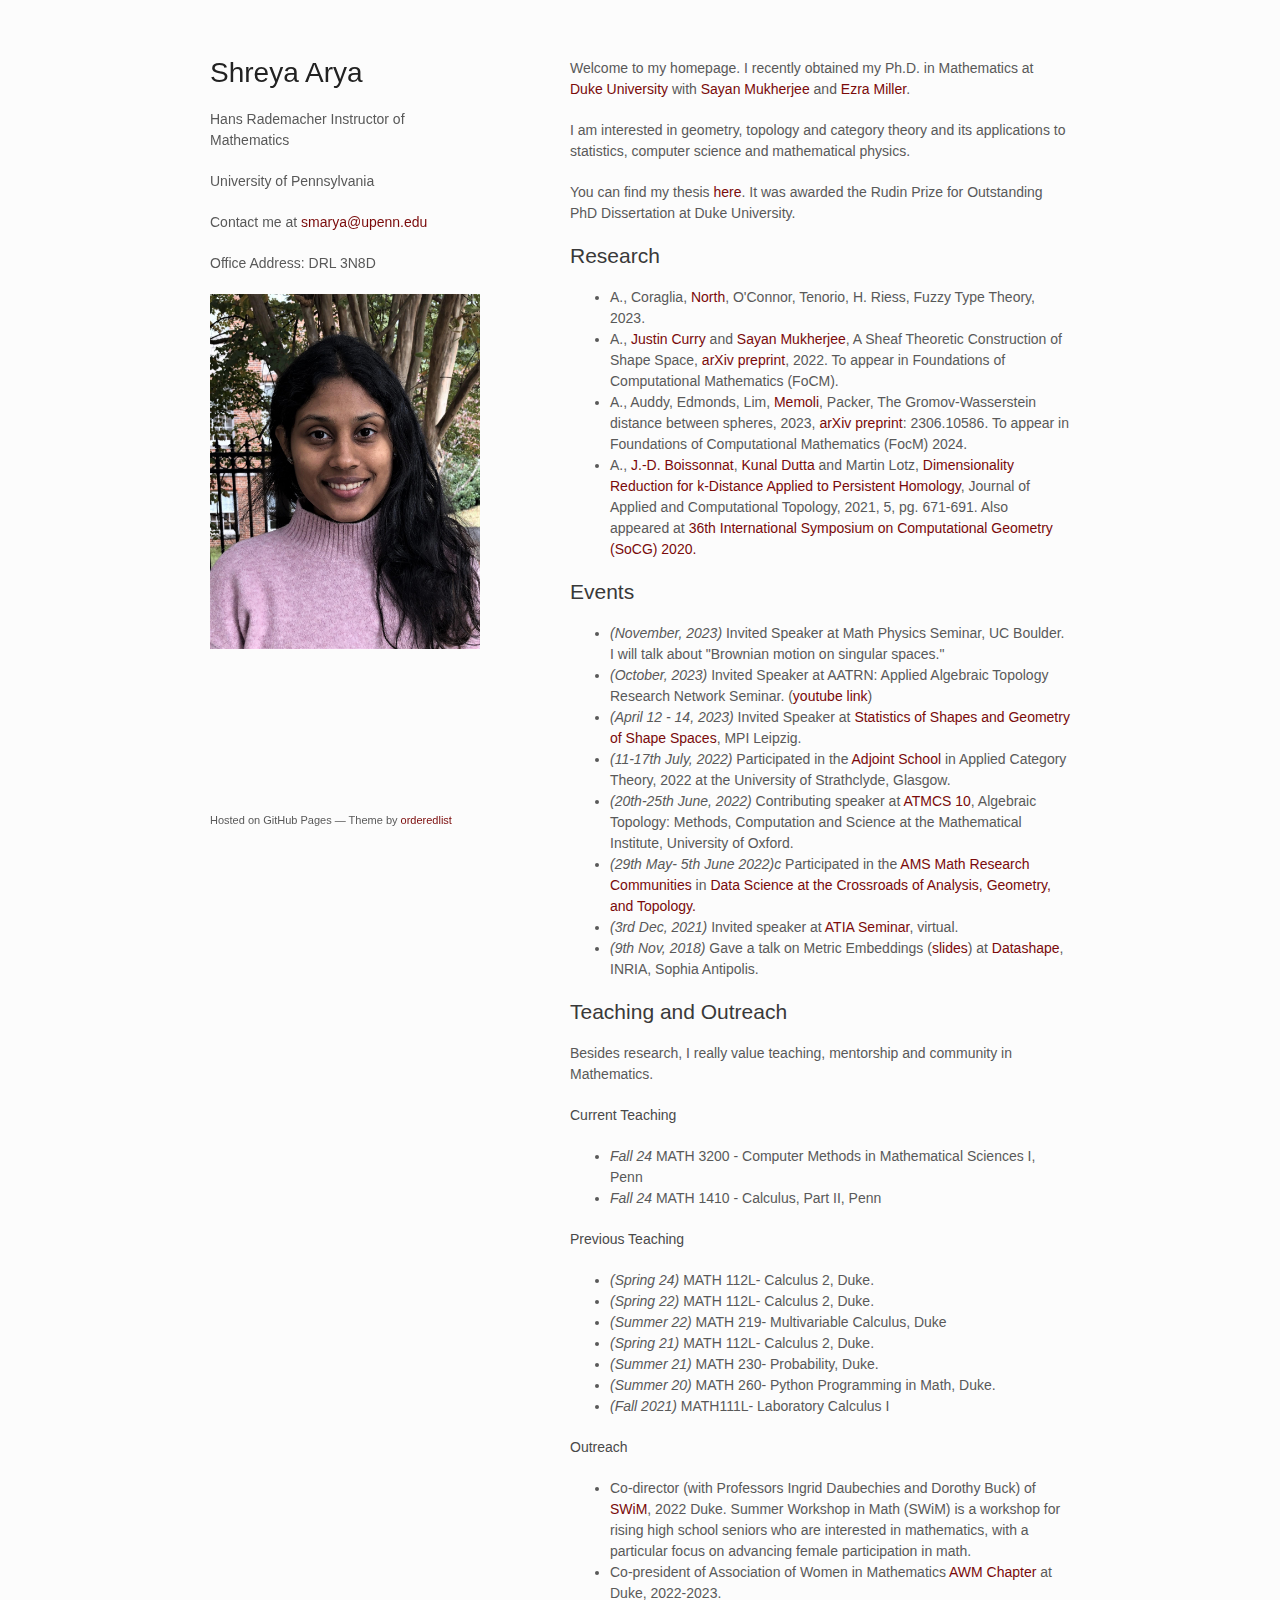
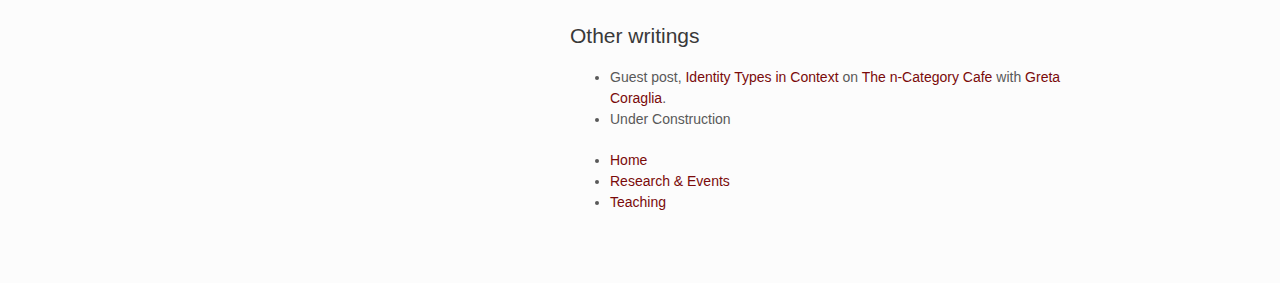
==== commit a6921b02: "Update index.html" ====
--- a/index.html
+++ b/index.html
@@ -151,6 +151,14 @@
             </li>
           </ul>
 
+        <nav>
+<nav class="bottom-nav">
+  <ul>
+    <li><a href="index.html">Home</a></li>
+    <li><a href="research.html">Research & Events</a></li>
+    <li><a href="teaching.html">Teaching</a></li>
+  </ul>
+</nav>
 
 
         <!-- <p>In addition to the changes in the previous section, certain references are auto-linked:</p> -->
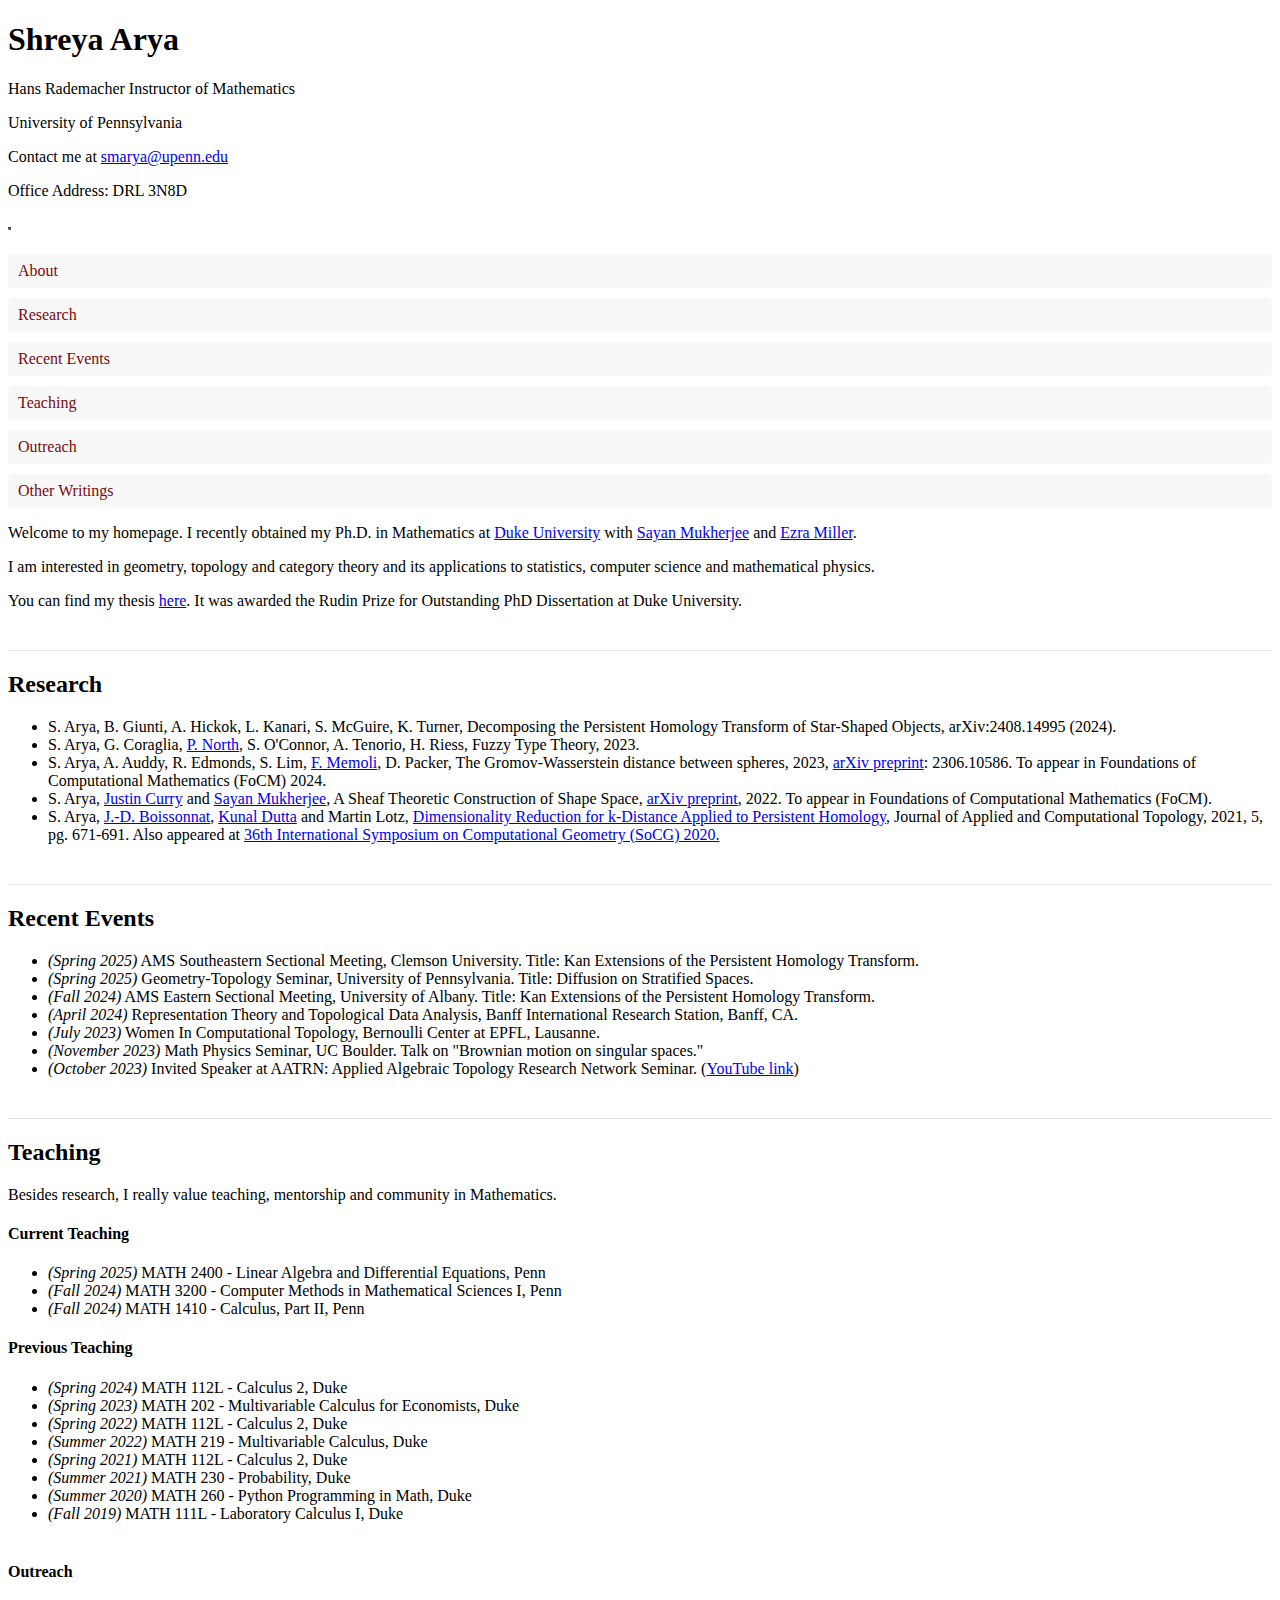
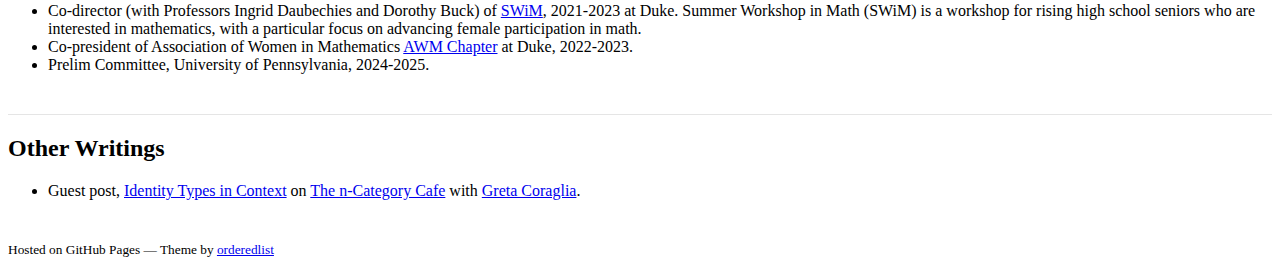
==== commit 1550c1fc: "Update index.html" ====
--- a/index.html
+++ b/index.html
@@ -18,284 +18,110 @@
         <h1>Shreya Arya</h1>
         <p>Hans Rademacher Instructor of Mathematics</p>
         <p>University of Pennsylvania</p>
-        <p>Contact me at <a href="smarya@upenn.edu">smarya@upenn.edu</a></p> 
+        <p>Contact me at <a href="mailto:smarya@upenn.edu">smarya@upenn.edu</a></p> 
         <p>Office Address: DRL 3N8D</p>
-        <!-- <p class="view"><a href="http://github.com/orderedlist/minimal">View the Project on GitHub <small>orderedlist/minimal</small></a></p>
-        <ul>
-          <li><a href="https://github.com/orderedlist/minimal/zipball/master">Download <strong>ZIP File</strong></a></li>
-          <li><a href="https://github.com/orderedlist/minimal/tarball/master">Download <strong>TAR Ball</strong></a></li>
-          <li><a href="http://github.com/orderedlist/minimal">Fork On <strong>GitHub</strong></a></li>
-        </ul> -->
-        <img src="stylesheets/shreyapic.jpg" height=”3cm” width=”3cm”>
+        <img src="stylesheets/shreyapic.jpg" height="3cm" width="3cm">
+        
+        <!-- Simple navigation menu -->
+        <nav class="side-nav">
+          <ul>
+            <li><a href="#about">About</a></li>
+            <li><a href="#research">Research</a></li>
+            <li><a href="#events">Recent Events</a></li>
+            <li><a href="#teaching">Teaching</a></li>
+            <li><a href="#outreach">Outreach</a></li>
+            <li><a href="#writings">Other Writings</a></li>
+          </ul>
+        </nav>
       </header>
+      
       <section>
-        <!-- <h1>GitHub Flavored Markdown</h1> -->
+        <div id="about">
+          <p>Welcome to my homepage. I recently obtained my Ph.D. in Mathematics at <a href="https://math.duke.edu/">Duke University</a> with <a href="https://sayanmuk.github.io/">Sayan Mukherjee</a> and <a href="https://services.math.duke.edu/~ezra/">Ezra Miller</a>.</p>
 
-        <!-- <p><em>View the <a href="http://github.github.com/github-flavored-markdown/sample_content.html">source of this content</a>.</em></p> -->
+          <p>I am interested in geometry, topology and category theory and its applications to statistics, computer science and mathematical physics.</p>
 
-        <p>Welcome to my homepage. I recently obtained my Ph.D. in Mathematics at <a href="https://math.duke.edu/"> Duke University </a> with <a href="https://sayanmuk.github.io/">Sayan Mukherjee</a> and <a href="https://services.math.duke.edu/~ezra/">Ezra Miller</a>.</p>
+          <p>You can find my thesis <a href="https://dukespace.lib.duke.edu/items/ca28a156-2cb1-45b6-a621-97cb24281c85">here</a>. It was awarded the Rudin Prize for Outstanding PhD Dissertation at Duke University.</p>
+        </div>
 
-        <!-- <p>Roses are red<br> -->
-        <!-- Violets are blue</p> -->
+        <div id="research">
+          <h2>Research</h2>
+          <ul>
+            <li>S. Arya, B. Giunti, A. Hickok, L. Kanari, S. McGuire, K. Turner, Decomposing the Persistent Homology Transform of Star-Shaped Objects, arXiv:2408.14995 (2024).</li>
+            
+            <li>S. Arya, G. Coraglia, <a href="https://paigenorth.github.io/">P. North</a>, S. O'Connor, A. Tenorio, H. Riess, Fuzzy Type Theory, 2023.</li>
+            
+            <li>S. Arya, A. Auddy, R. Edmonds, S. Lim, <a href="https://facundo-memoli.org/">F. Memoli</a>, D. Packer, The Gromov-Wasserstein distance between spheres, 2023, <a href="https://arxiv.org/abs/2306.10586">arXiv preprint</a>: 2306.10586. To appear in Foundations of Computational Mathematics (FoCM) 2024.</li>
+            
+            <li>S. Arya, <a href="http://justinmcurry.com/">Justin Curry</a> and <a href="https://sayanmuk.github.io/">Sayan Mukherjee</a>, A Sheaf Theoretic Construction of Shape Space, <a href="https://arxiv.org/abs/2204.09020">arXiv preprint</a>, 2022. To appear in Foundations of Computational Mathematics (FoCM).</li>
+            
+            <li>S. Arya, <a href="https://www-sop.inria.fr/members/Jean-Daniel.Boissonnat/">J.-D. Boissonnat</a>, <a href="https://www.mimuw.edu.pl/~kdutta/">Kunal Dutta</a> and Martin Lotz, <a href="https://link.springer.com/article/10.1007/s41468-021-00079-x">Dimensionality Reduction for k-Distance Applied to Persistent Homology</a>, Journal of Applied and Computational Topology, 2021, 5, pg. 671-691. Also appeared at <a href="https://socg20.inf.ethz.ch/socg">36th International Symposium on Computational Geometry (SoCG) 2020.</a></li>
+          </ul>
+        </div>
 
-        <p> I am interested in geometry, topology and category theory and its applications to statistics, computer science and mathematical physics.   </p>
+        <div id="events">
+          <h2>Recent Events</h2>
+          <ul>
+            <li><em>(Spring 2025)</em> AMS Southeastern Sectional Meeting, Clemson University. Title: Kan Extensions of the Persistent Homology Transform.</li>
+            
+            <li><em>(Spring 2025)</em> Geometry-Topology Seminar, University of Pennsylvania. Title: Diffusion on Stratified Spaces.</li>
+            
+            <li><em>(Fall 2024)</em> AMS Eastern Sectional Meeting, University of Albany. Title: Kan Extensions of the Persistent Homology Transform.</li>
+            
+            <li><em>(April 2024)</em> Representation Theory and Topological Data Analysis, Banff International Research Station, Banff, CA.</li>
+            
+            <li><em>(July 2023)</em> Women In Computational Topology, Bernoulli Center at EPFL, Lausanne.</li>
+            
+            <li><em>(November 2023)</em> Math Physics Seminar, UC Boulder. Talk on "Brownian motion on singular spaces."</li>
+            
+            <li><em>(October 2023)</em> Invited Speaker at AATRN: Applied Algebraic Topology Research Network Seminar. (<a href="https://www.youtube.com/watch?v=eg64JeW9vKw">YouTube link</a>)</li>
+          </ul>
+        </div>
 
-        <p>You can find my thesis <a href="https://dukespace.lib.duke.edu/items/ca28a156-2cb1-45b6-a621-97cb24281c85">here</a>. It was awarded the Rudin Prize for Outstanding PhD Dissertation at Duke University.</p>
-
-        <!-- <p>Roses are red<br><br>
-        Violets are blue</p> -->
-
-        <!-- <p></p> -->
-
-        <h2>Research</h2>
+        <div id="teaching">
+          <h2>Teaching</h2>
+          <p>Besides research, I really value teaching, mentorship and community in Mathematics.</p>
+    
+          <h4>Current Teaching</h4>
           <ul>
-            <li>  A., Coraglia, <a href="https://paigenorth.github.io/">North</a>, O'Connor, Tenorio, H. Riess, Fuzzy Type Theory, 2023.
-            </li>
-         <li> A., <a href="http://justinmcurry.com/">Justin Curry</a> and <a href="https://sayanmuk.github.io/">Sayan Mukherjee</a>, A Sheaf Theoretic Construction of Shape Space, <a href="https://arxiv.org/abs/2204.09020">arXiv preprint</a>, 2022. To appear in Foundations of Computational Mathematics (FoCM).</li>
-            <li>
-              A., Auddy, Edmonds, Lim, <a href="https://facundo-memoli.org/">Memoli</a>, Packer, The Gromov-Wasserstein distance between spheres, 2023, <a href="https://arxiv.org/abs/2306.10586">arXiv preprint</a>: 2306.10586. To appear in Foundations of Computational Mathematics (FocM) 2024.
-            </li>
-            <li>
-              A., <a href="https://www-sop.inria.fr/members/Jean-Daniel.Boissonnat/">J.-D. Boissonnat</a>, <a href="https://www.mimuw.edu.pl/~kdutta/">Kunal Dutta</a> and Martin Lotz, <a href="https://link.springer.com/article/10.1007/s41468-021-00079-x">Dimensionality Reduction for k-Distance Applied to Persistent Homology</a>, Journal of Applied and Computational Topology, 2021, 5, pg. 671-691. 
-              Also appeared at <a href="https://socg20.inf.ethz.ch/socg">36th International Symposium on Computational Geometry (SoCG) 2020.</a>
-            </li>
+            <li><em>(Spring 2025)</em> MATH 2400 - Linear Algebra and Differential Equations, Penn</li>
+            <li><em>(Fall 2024)</em> MATH 3200 - Computer Methods in Mathematical Sciences I, Penn</li>
+            <li><em>(Fall 2024)</em> MATH 1410 - Calculus, Part II, Penn</li>
           </ul>
 
-        <h2>Events</h2>
+          <h4>Previous Teaching</h4>
           <ul>
-            <li>
-              <em>(November, 2023)</em> Invited Speaker at Math Physics Seminar, UC Boulder. I will talk about "Brownian motion on singular spaces."
-            </li>
-            <li>
-              <em>(October, 2023)</em> Invited Speaker at AATRN: Applied Algebraic Topology Research Network Seminar. (<a href="https://www.youtube.com/watch?v=eg64JeW9vKw">youtube link</a>)
-            </li>
-              <li>
-                <em>(April 12 - 14, 2023)</em> Invited Speaker at <a href="https://www.mis.mpg.de/calendar/conferences/2023/shapes.html">Statistics of Shapes and Geometry of Shape Spaces</a>, MPI Leipzig.
-              </li>
-              <li>
-                <em>(11-17th July, 2022)</em>  Participated in the <a href="https://adjointschool.com/index.html">Adjoint School</a> in Applied Category Theory, 2022 at the University of Strathclyde, Glasgow. 
-              </li>
-              <li>
-                <em>(20th-25th June, 2022)</em> Contributing speaker at <a href="https://atmcs.web.ox.ac.uk/home">ATMCS 10</a>, Algebraic Topology: Methods, Computation and Science at the  Mathematical Institute, University of Oxford.  
-              </li>
-              <li>
-                <em>(29th May- 5th June 2022)c</em> Participated in the <a href="http://www.ams.org/programs/research-communities/mrc">AMS Math Research Communities</a> in <a href="https://www.ams.org/programs/research-communities/2022MRC-DataSci">Data Science at the Crossroads of Analysis, Geometry, and Topology.</a>  
-              </li>
-              <li>
-                <em>(3rd Dec, 2021)</em> Invited speaker at <a href="https://atia-seminar.github.io/">ATIA Seminar</a>, virtual. 
-              </li>
-              <li>
-                <em>(9th Nov, 2018)</em> Gave a talk on Metric Embeddings (<a href="https://drive.google.com/file/d/1TumZxju8F_0EqSgo2Ro8KyNxTFccqppS/view?usp=sharing">slides</a>) at <a href="https://project.inria.fr/gudhi/">Datashape</a>, INRIA, Sophia Antipolis. 
-              </li>
+            <li><em>(Spring 2024)</em> MATH 112L - Calculus 2, Duke</li>
+            <li><em>(Spring 2023)</em> MATH 202 - Multivariable Calculus for Economists, Duke</li>
+            <li><em>(Spring 2022)</em> MATH 112L - Calculus 2, Duke</li>
+            <li><em>(Summer 2022)</em> MATH 219 - Multivariable Calculus, Duke</li>
+            <li><em>(Spring 2021)</em> MATH 112L - Calculus 2, Duke</li>
+            <li><em>(Summer 2021)</em> MATH 230 - Probability, Duke</li>
+            <li><em>(Summer 2020)</em> MATH 260 - Python Programming in Math, Duke</li>
+            <li><em>(Fall 2019)</em> MATH 111L - Laboratory Calculus I, Duke</li>
           </ul>
+        </div>
 
-          <h2>Teaching and Outreach</h2>
-          <p> Besides research, I really value teaching, mentorship and community in Mathematics.</p>
-    
-
-          <h4>Current Teaching</h4>
-            <ul>
-                <li> <em>Fall 24</em> MATH 3200 - Computer Methods in Mathematical Sciences I, Penn</li>
-                <li><em>Fall 24</em> MATH 1410 - Calculus, Part II, Penn</li>
-            </ul>
-
-         <h4>Previous Teaching</h4>
-            <ul>
-              <li> <em>(Spring 24)</em> MATH 112L- Calculus 2, Duke.</li>
-              <li> <em>(Spring 22)</em> MATH 112L- Calculus 2, Duke. </li>
-              <li> <em>(Summer 22)</em> MATH 219- Multivariable Calculus, Duke  </li>
-              <li> <em>(Spring 21)</em> MATH 112L- Calculus 2, Duke.</li>
-              <li> <em>(Summer 21)</em> MATH 230- Probability, Duke. </li>
-              <li> <em>(Summer 20)</em> MATH 260- Python Programming in Math, Duke. </li>
-              <li> <em>(Fall 2021) </em> MATH111L- Laboratory Calculus I</li>
-          </ul>
-
-
-  
+        <div id="outreach">
           <h4>Outreach</h4>
           <ul>
-            <li> Co-director (with Professors Ingrid Daubechies and Dorothy Buck) of <a href="https://sites.duke.edu/swim/">SWiM</a>, 2022 Duke. 
+            <li>Co-director (with Professors Ingrid Daubechies and Dorothy Buck) of <a href="https://sites.duke.edu/swim/">SWiM</a>, 2021-2023 at Duke. Summer Workshop in Math (SWiM) is a workshop for rising high school seniors who are interested in mathematics, with a particular focus on advancing female participation in math.</li>
+            
+            <li>Co-president of Association of Women in Mathematics <a href="https://sites.duke.edu/duke_awm/">AWM Chapter</a> at Duke, 2022-2023.</li>
+            
+            <li>Prelim Committee, University of Pennsylvania, 2024-2025.</li>
+          </ul>
+        </div>
 
-              Summer Workshop in Math (SWiM) is a workshop for rising high school seniors who are interested in mathematics, with a particular focus on advancing female participation in math.
-            </li>
-            <li>
-              Co-president of Association of Women in Mathematics <a href="https://sites.duke.edu/duke_awm/">AWM Chapter</a> at Duke, 2022-2023. 
-            </li>
-          </ul> 
-<!--           <h4>Instructor of record</h4>
+        <div id="writings">
+          <h2>Other Writings</h2>
           <ul>
-              <li> <em>(Spring 22)</em> MATH 112L- Calculus 2, Duke. </li>
-              <li> <em>(Spring 21)</em> MATH 112L- Calculus 2, Duke.</li>
+            <li>Guest post, <a href="https://golem.ph.utexas.edu/category/2022/07/identity_types_in_context.html#more">Identity Types in Context</a> on <a href="https://golem.ph.utexas.edu/category/">The n-Category Cafe</a> with <a href="https://etagreta.github.io/">Greta Coraglia</a>.</li>
           </ul>
-          <h4>Teaching Assistant</h4>
-          <ul>
-              <li> <em>(Summer 22)</em> MATH 219- Multivariable Calculus, Duke  </li>
-              <li> <em>(Summer 21)</em> MATH 230- Probability, Duke. </li>
-              <li> <em>(Summer 20)</em> MATH 260- Python Programming in Math, Duke. </li>
-              <li> <em>(Fall 2021) </em> MATH111L- Laboratory Calculus I</li>
-          </ul>
-          <h4>Other</h4>
-          <ul>
-            <li><em>(Aug 22)</em> Lectures on Algebra and Topology, Bootcamp for Incoming Mathematics PhD Students, Duke </li>
-            <li><em>(Aug 21)</em>Lecture on Topology, Bootcamp for Incoming Mathematics PhD Students, Duke.  </li>
-          </ul>
-           -->
-
-          <h2>Other writings</h2>
-          <ul>
-            <li>
-              Guest post, <a href="https://golem.ph.utexas.edu/category/2022/07/identity_types_in_context.html#more">Identity Types in Context</a> on <a href="https://golem.ph.utexas.edu/category/"> The n-Category Cafe</a> with <a href="https://etagreta.github.io/">Greta Coraglia</a>. 
-            </li>
-            <li>
-              Under Construction 
-            </li>
-          </ul>
-
-        <nav>
-<nav class="bottom-nav">
-  <ul>
-    <li><a href="index.html">Home</a></li>
-    <li><a href="research.html">Research & Events</a></li>
-    <li><a href="teaching.html">Teaching</a></li>
-  </ul>
-</nav>
-
-
-        <!-- <p>In addition to the changes in the previous section, certain references are auto-linked:</p> -->
-
-        <!-- <ul>
-          <li>SHA: be6a8cc1c1ecfe9489fb51e4869af15a13fc2cd2</li>
-          <li>User@SHA ref: <a href="https://github.com/mojombo/product/commit/be6a8cc1c1ecfe9489fb51e4869af15a13fc2cd2" class="commit-link">mojombo@<tt>be6a8cc</tt></a></li>
-          <li>User/Project@SHA: <a href="https://github.com/mojombo/god/commit/be6a8cc1c1ecfe9489fb51e4869af15a13fc2cd2" class="commit-link">mojombo/god@<tt>be6a8cc</tt></a></li>
-          <li>#Num: <a href="https://github.com/github/product/issues/1" class="issue-link" title="Baseline: What is up in the air right now?">#1</a></li>
-          <li>User/#Num: mojombo#1</li>
-          <li>User/Project#Num: <a href="https://github.com/mojombo/god/issues/1" class="issue-link" title="The server is not available (or you do not have permissions to access it)">mojombo/god#1</a></li>
-        </ul> -->
-
-        <!-- <p>These are dangerous goodies though, and we need to make sure email addresses don't get mangled:</p>
-
-        <p>My email addy is <a href="mailto:tom@github.com">tom@github.com</a>.</p>
-
-        <h2>Math is hard, let's go shopping</h2>
-
-        <p>In first grade I learned that 5 &gt; 3 and 2 &lt; 7. Maybe some arrows. 1 -&gt; 2 -&gt; 3. 9 &lt;- 8 &lt;- 7.</p>
-
-        <p>Triangles man! a^2 + b^2 = c^2</p>
-
-        <h2>We all like making lists</h2>
-
-        <p>The above header should be an H2 tag. Now, for a list of fruits:</p>
-
-        <ul>
-          <li>Red Apples</li>
-          <li>Purple Grapes</li>
-          <li>Green Kiwifruits</li>
-        </ul>
-
-        <p>Let's get crazy:</p>
-
-        <ol>
-          <li>
-            <p>This is a list item with two paragraphs. Lorem ipsum dolor<br>
-            sit amet, consectetuer adipiscing elit. Aliquam hendrerit<br>
-            mi posuere lectus.</p>
-
-            <p>Vestibulum enim wisi, viverra nec, fringilla in, laoreet<br>
-            vitae, risus. Donec sit amet nisl. Aliquam semper ipsum<br>
-            sit amet velit.</p>
-          </li>
-          <li><p>Suspendisse id sem consectetuer libero luctus adipiscing.</p></li>
-        </ol>
-
-        <p>What about some code <strong>in</strong> a list? That's insane, right?</p>
-
-        <ol>
-          <li>
-            <p>In Ruby you can map like this:</p>
-
-            <pre><code>['a', 'b'].map { |x| x.uppercase }</code></pre>
-          </li>
-          <li>
-            <p>In Rails, you can do a shortcut:</p>
-
-            <pre><code>['a', 'b'].map(&amp;:uppercase)</code></pre>
-          </li>
-        </ol>
-
-        <p>Some people seem to like definition lists</p>
-
-        <dl>
-          <dt>Lower cost</dt>
-          <dd>The new version of this product costs significantly less than the previous one!</dd>
-          <dt>Easier to use</dt>
-          <dd>We've changed the product so that it's much easier to use!</dd>
-        </dl>
-
-        <h2>I am a robot</h2>
-
-        <p>Maybe you want to print <code>robot</code> to the console 1000 times. Why not?</p>
-
-        <pre><code>def robot_invasion
-  puts("robot " * 1000)
-end
-</code></pre>
-
-        <p>You see, that was formatted as code because it's been indented by four spaces.</p>
-
-        <p>How about we throw some angle braces and ampersands in there?</p>
-
-        <pre><code>&lt;div class="footer"&gt;
-    &amp;copy; 2004 Foo Corporation
-&lt;/div&gt;
-</code></pre>
-
-        <h2>Set in stone</h2>
-
-        <p>Preformatted blocks are useful for ASCII art:</p>
-
-        <pre>             ,-.
-    ,     ,-.   ,-.
-   / \   (   )-(   )
-   \ |  ,.&gt;-(   )-&lt;
-    \|,' (   )-(   )
-     Y ___`-'   `-'
-     |/__/   `-'
-     |
-     |
-     |    -hrr-
-  ___|_____________
-</pre> -->
-
-        <!-- <h2>Playing the blame game</h2>
-
-        <p>If you need to blame someone, the best way to do so is by quoting them:</p>
-
-        <blockquote>
-        <p>I, at any rate, am convinced that He does not throw dice.</p>
-        </blockquote>
-
-        <p>Or perhaps someone a little less eloquent:</p>
-
-        <blockquote>
-        <p>I wish you'd have given me this written question ahead of time so I<br>
-        could plan for it... I'm sure something will pop into my head here in<br>
-        the midst of this press conference, with all the pressure of trying to<br>
-        come up with answer, but it hadn't yet...</p>
-
-        <p>I don't want to sound like<br>
-        I have made no mistakes. I'm confident I have. I just haven't - you<br>
-        just put me under the spot here, and maybe I'm not as quick on my feet<br>
-        as I should be in coming up with one.</p>
-        </blockquote>
-
-        
-        <h2>Crazy linking action</h2>
-
-        <p>I get 10 times more traffic from <a href="http://google.com/" title="Google">Google</a> than from<br>
-        <a href="http://search.yahoo.com/" title="Yahoo Search">Yahoo</a> or <a href="http://search.msn.com/" title="MSN Search">MSN</a>.</p> -->
+        </div>
       </section>
+      
       <footer>
-        <!-- <p>This project is maintained by <a href="http://github.com/orderedlist">Steve Smith</a></p> -->
         <p><small>Hosted on GitHub Pages &mdash; Theme by <a href="https://github.com/orderedlist">orderedlist</a></small></p>
       </footer>
     </div>
--- a/stylesheets/styles.css
+++ b/stylesheets/styles.css
@@ -1,270 +1,42 @@
-body {
-  background-color: rgb(252, 252, 252);
-  padding:50px;
-  font: 14px/1.5 -apple-system, BlinkMacSystemFont, "Segoe UI", Roboto, Oxygen, Ubuntu, Cantarell, "Fira Sans", "Droid Sans", "Helvetica Neue", Arial, sans-serif, "Apple Color Emoji", "Segoe UI Emoji", "Segoe UI Symbol";
-  color:#595959;
-  font-weight:400;
+/* Add this to your existing styles.css file */
+
+.side-nav {
+  margin-top: 20px;
 }
 
-h1, h2, h3, h4, h5, h6 {
-  color:#222;
-  margin:0 0 20px;
+.side-nav ul {
+  list-style: none;
+  padding: 0;
+  margin: 0;
 }
 
-p, ul, ol, table, pre, dl {
-  margin:0 0 20px;
+.side-nav li {
+  margin-bottom: 10px;
 }
 
-h1, h2, h3 {
-  line-height:1.1;
+.side-nav a {
+  display: block;
+  padding: 8px 10px;
+  background-color: #f8f8f8;
+  border-radius: 4px;
+  color: #7a0a0a;
+  text-decoration: none;
+  transition: background-color 0.2s;
 }
 
-h1 {
-  font-size:28px;
-  font-weight: 500;
+.side-nav a:hover {
+  background-color: #e8e8e8;
 }
 
-h2 {
-  color:#393939;
-  font-weight: 500;
+section div {
+  margin-bottom: 40px;
 }
 
-h3, h4, h5, h6 {
-  color:#494949;
-  font-weight: 500;
+section div h2 {
+  padding-top: 20px;
+  border-top: 1px solid #e5e5e5;
 }
 
-a {
-  color:rgb(122, 10, 10);
-  text-decoration:none;
+section div:first-child h2 {
+  border-top: none;
 }
-
-a:hover {
-  color:rgb(122, 8, 8);
-}
-
-a small {
-  font-size:11px;
-  color:#777;
-  margin-top:-0.3em;
-  display:block;
-}
-
-a:hover small {
-  color:#777;
-}
-
-.wrapper {
-  width:860px;
-  margin:0 auto;
-}
-
-blockquote {
-  border-left:1px solid #e5e5e5;
-  margin:0;
-  padding:0 0 0 20px;
-  font-style:italic;
-}
-
-code, pre {
-  font-family:Monaco, Bitstream Vera Sans Mono, Lucida Console, Terminal, Consolas, Liberation Mono, DejaVu Sans Mono, Courier New, monospace;
-  color:#333;
-}
-
-pre {
-  padding:8px 15px;
-  background: #f8f8f8;
-  border-radius:5px;
-  border:1px solid #e5e5e5;
-  overflow-x: auto;
-}
-
-table {
-  width:100%;
-  border-collapse:collapse;
-}
-
-th, td {
-  text-align:left;
-  padding:5px 10px;
-  border-bottom:1px solid #e5e5e5;
-}
-
-dt {
-  color:#444;
-  font-weight:500;
-}
-
-th {
-  color:#444;
-}
-
-img {
-  max-width:100%;
-}
-
-header {
-  width:270px;
-  float:left;
-  position:fixed;
-  -webkit-font-smoothing:subpixel-antialiased;
-}
-
-header ul {
-  list-style:none;
-  height:40px;
-  padding:0;
-  background: #f4f4f4;
-  border-radius:5px;
-  border:1px solid #e0e0e0;
-  width:270px;
-}
-
-header li {
-  width:89px;
-  float:left;
-  border-right:1px solid #e0e0e0;
-  height:40px;
-}
-
-header li:first-child a {
-  border-radius:5px 0 0 5px;
-}
-
-header li:last-child a {
-  border-radius:0 5px 5px 0;
-}
-
-header ul a {
-  line-height:1;
-  font-size:11px;
-  color:#999;
-  display:block;
-  text-align:center;
-  padding-top:6px;
-  height:34px;
-}
-
-header ul a:hover {
-  color:#999;
-}
-
-header ul a:active {
-  background-color:#f0f0f0;
-}
-
-strong {
-  color:#222;
-  font-weight:500;
-}
-
-header ul li + li + li {
-  border-right:none;
-  width:89px;
-}
-
-header ul a strong {
-  font-size:14px;
-  display:block;
-  color:#222;
-}
-
-section {
-  width:500px;
-  float:right;
-  padding-bottom:50px;
-}
-
-small {
-  font-size:11px;
-}
-
-hr {
-  border:0;
-  background:#e5e5e5;
-  height:1px;
-  margin:0 0 20px;
-}
-
-footer {
-  width:270px;
-  float:left;
-  position:fixed;
-  bottom:50px;
-  -webkit-font-smoothing:subpixel-antialiased;
-}
-
-@media print, screen and (max-width: 960px) {
-
-  div.wrapper {
-    width:auto;
-    margin:0;
-  }
-
-  header, section, footer {
-    float:none;
-    position:static;
-    width:auto;
-  }
-
-  header {
-    padding-right:320px;
-  }
-
-  section {
-    border:1px solid #e5e5e5;
-    border-width:1px 0;
-    padding:20px 0;
-    margin:0 0 20px;
-  }
-
-  header a small {
-    display:inline;
-  }
-
-  header ul {
-    position:absolute;
-    right:50px;
-    top:52px;
-  }
-}
-
-@media print, screen and (max-width: 720px) {
-  body {
-    word-wrap:break-word;
-  }
-
-  header {
-    padding:0;
-  }
-
-  header ul, header p.view {
-    position:static;
-  }
-
-  pre, code {
-    word-wrap:normal;
-  }
-}
-
-@media print, screen and (max-width: 480px) {
-  body {
-    padding:15px;
-  }
-
-  header ul {
-    width:99%;
-  }
-
-  header li, header ul li + li + li {
-    width:33%;
-  }
-}
-
-@media print {
-  body {
-    padding:0.4in;
-    font-size:12pt;
-    color:#444;
-  }
-}
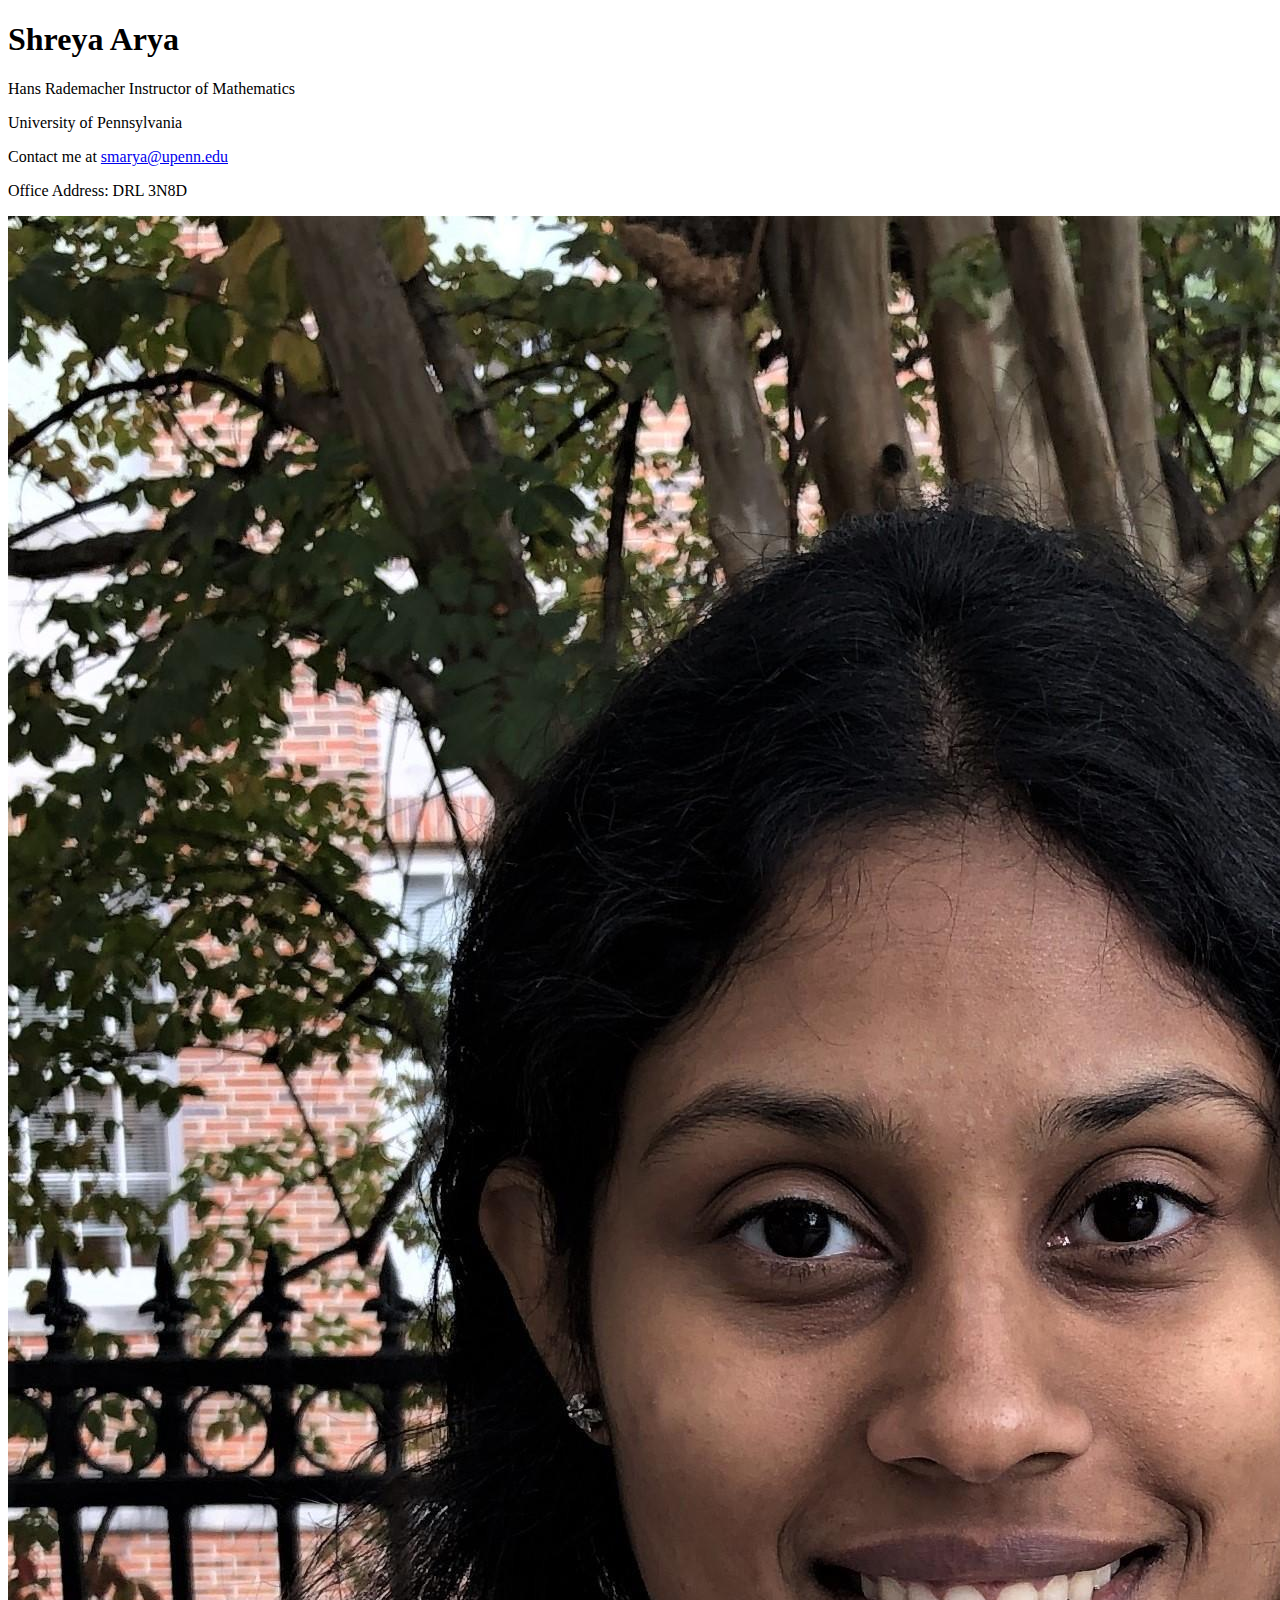
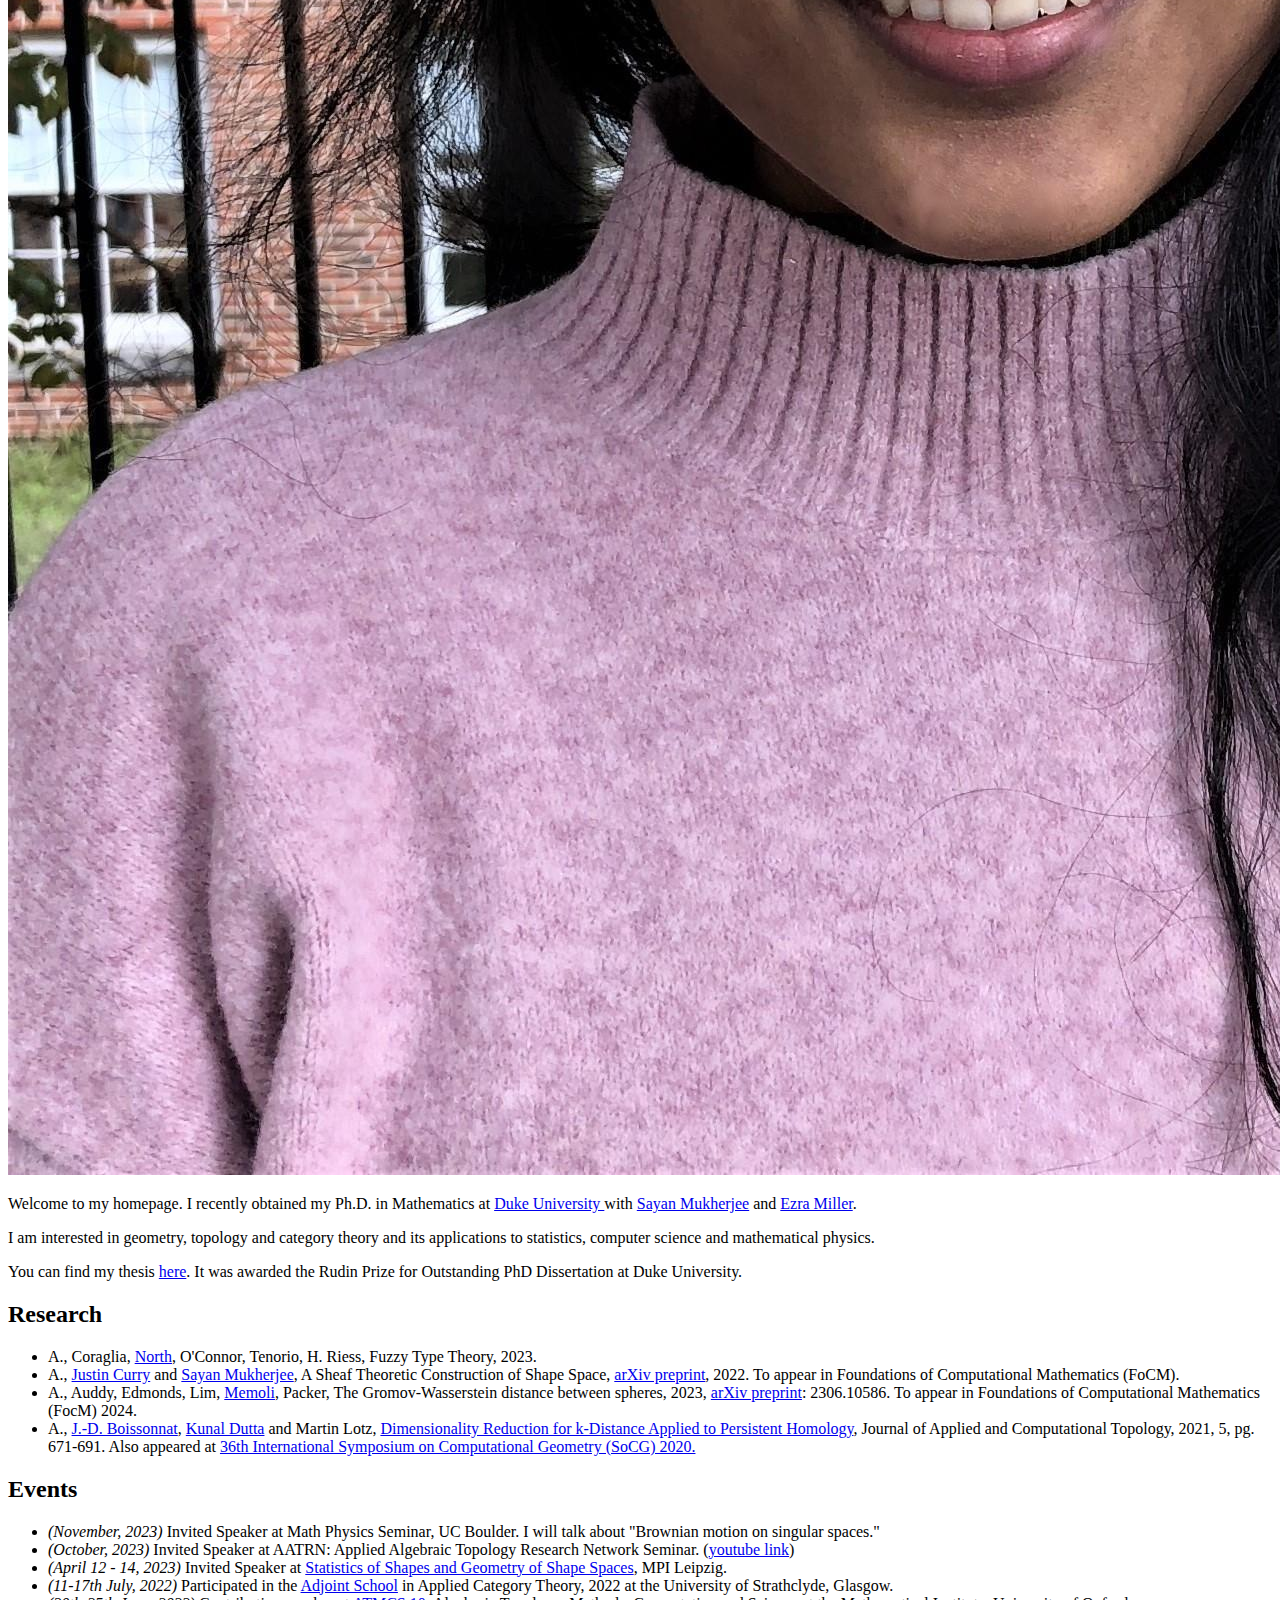
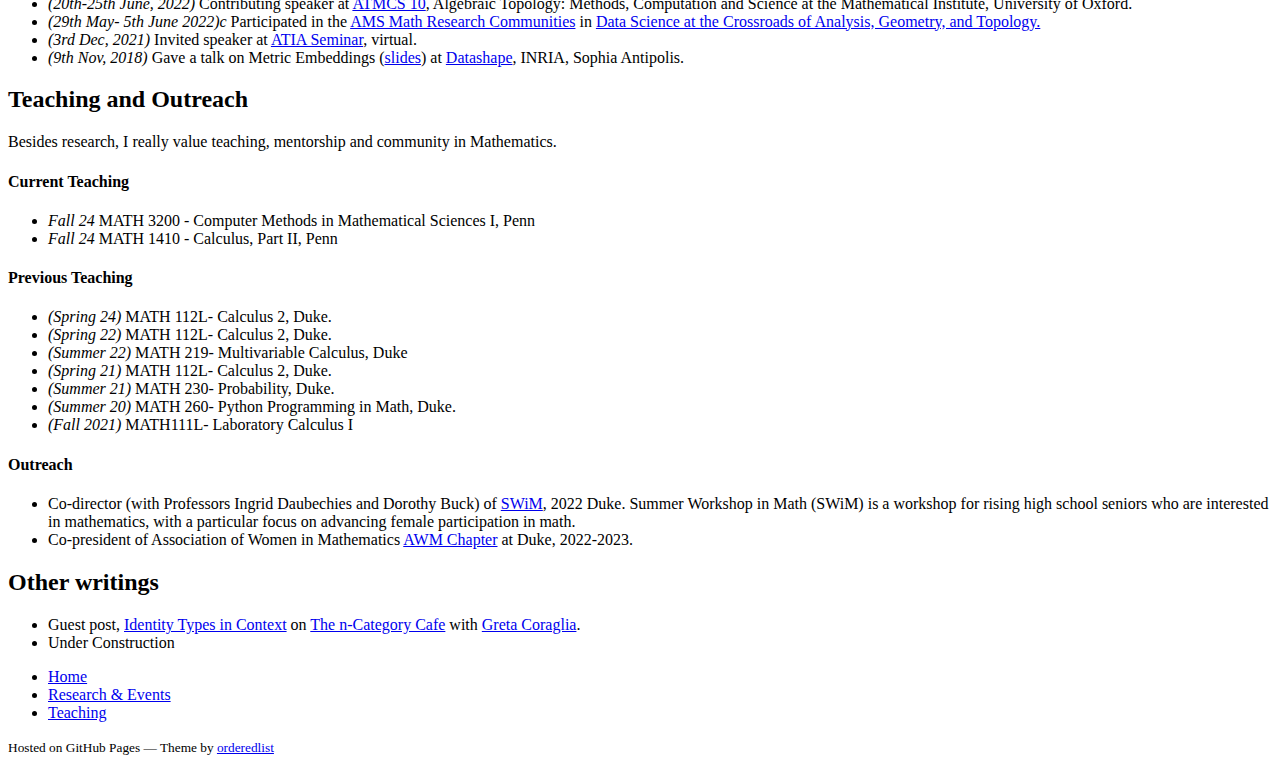
==== commit aa1dc095: "back to original" ====
--- a/index.html
+++ b/index.html
@@ -18,114 +18,287 @@
         <h1>Shreya Arya</h1>
         <p>Hans Rademacher Instructor of Mathematics</p>
         <p>University of Pennsylvania</p>
-        <p>Contact me at <a href="mailto:smarya@upenn.edu">smarya@upenn.edu</a></p> 
+        <p>Contact me at <a href="smarya@upenn.edu">smarya@upenn.edu</a></p> 
         <p>Office Address: DRL 3N8D</p>
-        <img src="stylesheets/shreyapic.jpg" height="3cm" width="3cm">
+        <!-- <p class="view"><a href="http://github.com/orderedlist/minimal">View the Project on GitHub <small>orderedlist/minimal</small></a></p>
+        <ul>
+          <li><a href="https://github.com/orderedlist/minimal/zipball/master">Download <strong>ZIP File</strong></a></li>
+          <li><a href="https://github.com/orderedlist/minimal/tarball/master">Download <strong>TAR Ball</strong></a></li>
+          <li><a href="http://github.com/orderedlist/minimal">Fork On <strong>GitHub</strong></a></li>
+        </ul> -->
+        <img src="stylesheets/shreyapic.jpg" height=”3cm” width=”3cm”>
+      </header>
+      <section>
+        <!-- <h1>GitHub Flavored Markdown</h1> -->
+
+        <!-- <p><em>View the <a href="http://github.github.com/github-flavored-markdown/sample_content.html">source of this content</a>.</em></p> -->
+
+        <p>Welcome to my homepage. I recently obtained my Ph.D. in Mathematics at <a href="https://math.duke.edu/"> Duke University </a> with <a href="https://sayanmuk.github.io/">Sayan Mukherjee</a> and <a href="https://services.math.duke.edu/~ezra/">Ezra Miller</a>.</p>
+
+        <!-- <p>Roses are red<br> -->
+        <!-- Violets are blue</p> -->
+
+        <p> I am interested in geometry, topology and category theory and its applications to statistics, computer science and mathematical physics.   </p>
+
+        <p>You can find my thesis <a href="https://dukespace.lib.duke.edu/items/ca28a156-2cb1-45b6-a621-97cb24281c85">here</a>. It was awarded the Rudin Prize for Outstanding PhD Dissertation at Duke University.</p>
+
+        <!-- <p>Roses are red<br><br>
+        Violets are blue</p> -->
+
+        <!-- <p></p> -->
+
+        <h2>Research</h2>
+          <ul>
+            <li>  A., Coraglia, <a href="https://paigenorth.github.io/">North</a>, O'Connor, Tenorio, H. Riess, Fuzzy Type Theory, 2023.
+            </li>
+         <li> A., <a href="http://justinmcurry.com/">Justin Curry</a> and <a href="https://sayanmuk.github.io/">Sayan Mukherjee</a>, A Sheaf Theoretic Construction of Shape Space, <a href="https://arxiv.org/abs/2204.09020">arXiv preprint</a>, 2022. To appear in Foundations of Computational Mathematics (FoCM).</li>
+            <li>
+              A., Auddy, Edmonds, Lim, <a href="https://facundo-memoli.org/">Memoli</a>, Packer, The Gromov-Wasserstein distance between spheres, 2023, <a href="https://arxiv.org/abs/2306.10586">arXiv preprint</a>: 2306.10586. To appear in Foundations of Computational Mathematics (FocM) 2024.
+            </li>
+            <li>
+              A., <a href="https://www-sop.inria.fr/members/Jean-Daniel.Boissonnat/">J.-D. Boissonnat</a>, <a href="https://www.mimuw.edu.pl/~kdutta/">Kunal Dutta</a> and Martin Lotz, <a href="https://link.springer.com/article/10.1007/s41468-021-00079-x">Dimensionality Reduction for k-Distance Applied to Persistent Homology</a>, Journal of Applied and Computational Topology, 2021, 5, pg. 671-691. 
+              Also appeared at <a href="https://socg20.inf.ethz.ch/socg">36th International Symposium on Computational Geometry (SoCG) 2020.</a>
+            </li>
+          </ul>
+
+        <h2>Events</h2>
+          <ul>
+            <li>
+              <em>(November, 2023)</em> Invited Speaker at Math Physics Seminar, UC Boulder. I will talk about "Brownian motion on singular spaces."
+            </li>
+            <li>
+              <em>(October, 2023)</em> Invited Speaker at AATRN: Applied Algebraic Topology Research Network Seminar. (<a href="https://www.youtube.com/watch?v=eg64JeW9vKw">youtube link</a>)
+            </li>
+              <li>
+                <em>(April 12 - 14, 2023)</em> Invited Speaker at <a href="https://www.mis.mpg.de/calendar/conferences/2023/shapes.html">Statistics of Shapes and Geometry of Shape Spaces</a>, MPI Leipzig.
+              </li>
+              <li>
+                <em>(11-17th July, 2022)</em>  Participated in the <a href="https://adjointschool.com/index.html">Adjoint School</a> in Applied Category Theory, 2022 at the University of Strathclyde, Glasgow. 
+              </li>
+              <li>
+                <em>(20th-25th June, 2022)</em> Contributing speaker at <a href="https://atmcs.web.ox.ac.uk/home">ATMCS 10</a>, Algebraic Topology: Methods, Computation and Science at the  Mathematical Institute, University of Oxford.  
+              </li>
+              <li>
+                <em>(29th May- 5th June 2022)c</em> Participated in the <a href="http://www.ams.org/programs/research-communities/mrc">AMS Math Research Communities</a> in <a href="https://www.ams.org/programs/research-communities/2022MRC-DataSci">Data Science at the Crossroads of Analysis, Geometry, and Topology.</a>  
+              </li>
+              <li>
+                <em>(3rd Dec, 2021)</em> Invited speaker at <a href="https://atia-seminar.github.io/">ATIA Seminar</a>, virtual. 
+              </li>
+              <li>
+                <em>(9th Nov, 2018)</em> Gave a talk on Metric Embeddings (<a href="https://drive.google.com/file/d/1TumZxju8F_0EqSgo2Ro8KyNxTFccqppS/view?usp=sharing">slides</a>) at <a href="https://project.inria.fr/gudhi/">Datashape</a>, INRIA, Sophia Antipolis. 
+              </li>
+          </ul>
+
+          <h2>Teaching and Outreach</h2>
+          <p> Besides research, I really value teaching, mentorship and community in Mathematics.</p>
+    
+
+          <h4>Current Teaching</h4>
+            <ul>
+                <li> <em>Fall 24</em> MATH 3200 - Computer Methods in Mathematical Sciences I, Penn</li>
+                <li><em>Fall 24</em> MATH 1410 - Calculus, Part II, Penn</li>
+            </ul>
+
+         <h4>Previous Teaching</h4>
+            <ul>
+              <li> <em>(Spring 24)</em> MATH 112L- Calculus 2, Duke.</li>
+              <li> <em>(Spring 22)</em> MATH 112L- Calculus 2, Duke. </li>
+              <li> <em>(Summer 22)</em> MATH 219- Multivariable Calculus, Duke  </li>
+              <li> <em>(Spring 21)</em> MATH 112L- Calculus 2, Duke.</li>
+              <li> <em>(Summer 21)</em> MATH 230- Probability, Duke. </li>
+              <li> <em>(Summer 20)</em> MATH 260- Python Programming in Math, Duke. </li>
+              <li> <em>(Fall 2021) </em> MATH111L- Laboratory Calculus I</li>
+          </ul>
+
+
+  
+          <h4>Outreach</h4>
+          <ul>
+            <li> Co-director (with Professors Ingrid Daubechies and Dorothy Buck) of <a href="https://sites.duke.edu/swim/">SWiM</a>, 2022 Duke. 
+
+              Summer Workshop in Math (SWiM) is a workshop for rising high school seniors who are interested in mathematics, with a particular focus on advancing female participation in math.
+            </li>
+            <li>
+              Co-president of Association of Women in Mathematics <a href="https://sites.duke.edu/duke_awm/">AWM Chapter</a> at Duke, 2022-2023. 
+            </li>
+          </ul> 
+<!--           <h4>Instructor of record</h4>
+          <ul>
+              <li> <em>(Spring 22)</em> MATH 112L- Calculus 2, Duke. </li>
+              <li> <em>(Spring 21)</em> MATH 112L- Calculus 2, Duke.</li>
+          </ul>
+          <h4>Teaching Assistant</h4>
+          <ul>
+              <li> <em>(Summer 22)</em> MATH 219- Multivariable Calculus, Duke  </li>
+              <li> <em>(Summer 21)</em> MATH 230- Probability, Duke. </li>
+              <li> <em>(Summer 20)</em> MATH 260- Python Programming in Math, Duke. </li>
+              <li> <em>(Fall 2021) </em> MATH111L- Laboratory Calculus I</li>
+          </ul>
+          <h4>Other</h4>
+          <ul>
+            <li><em>(Aug 22)</em> Lectures on Algebra and Topology, Bootcamp for Incoming Mathematics PhD Students, Duke </li>
+            <li><em>(Aug 21)</em>Lecture on Topology, Bootcamp for Incoming Mathematics PhD Students, Duke.  </li>
+          </ul>
+           -->
+
+          <h2>Other writings</h2>
+          <ul>
+            <li>
+              Guest post, <a href="https://golem.ph.utexas.edu/category/2022/07/identity_types_in_context.html#more">Identity Types in Context</a> on <a href="https://golem.ph.utexas.edu/category/"> The n-Category Cafe</a> with <a href="https://etagreta.github.io/">Greta Coraglia</a>. 
+            </li>
+            <li>
+              Under Construction 
+            </li>
+          </ul>
+
+        <nav>
+<nav class="bottom-nav">
+  <ul>
+    <li><a href="index.html">Home</a></li>
+    <li><a href="research.html">Research & Events</a></li>
+    <li><a href="teaching.html">Teaching</a></li>
+  </ul>
+</nav>
+
+
+        <!-- <p>In addition to the changes in the previous section, certain references are auto-linked:</p> -->
+
+        <!-- <ul>
+          <li>SHA: be6a8cc1c1ecfe9489fb51e4869af15a13fc2cd2</li>
+          <li>User@SHA ref: <a href="https://github.com/mojombo/product/commit/be6a8cc1c1ecfe9489fb51e4869af15a13fc2cd2" class="commit-link">mojombo@<tt>be6a8cc</tt></a></li>
+          <li>User/Project@SHA: <a href="https://github.com/mojombo/god/commit/be6a8cc1c1ecfe9489fb51e4869af15a13fc2cd2" class="commit-link">mojombo/god@<tt>be6a8cc</tt></a></li>
+          <li>#Num: <a href="https://github.com/github/product/issues/1" class="issue-link" title="Baseline: What is up in the air right now?">#1</a></li>
+          <li>User/#Num: mojombo#1</li>
+          <li>User/Project#Num: <a href="https://github.com/mojombo/god/issues/1" class="issue-link" title="The server is not available (or you do not have permissions to access it)">mojombo/god#1</a></li>
+        </ul> -->
+
+        <!-- <p>These are dangerous goodies though, and we need to make sure email addresses don't get mangled:</p>
+
+        <p>My email addy is <a href="mailto:tom@github.com">tom@github.com</a>.</p>
+
+        <h2>Math is hard, let's go shopping</h2>
+
+        <p>In first grade I learned that 5 &gt; 3 and 2 &lt; 7. Maybe some arrows. 1 -&gt; 2 -&gt; 3. 9 &lt;- 8 &lt;- 7.</p>
+
+        <p>Triangles man! a^2 + b^2 = c^2</p>
+
+        <h2>We all like making lists</h2>
+
+        <p>The above header should be an H2 tag. Now, for a list of fruits:</p>
+
+        <ul>
+          <li>Red Apples</li>
+          <li>Purple Grapes</li>
+          <li>Green Kiwifruits</li>
+        </ul>
+
+        <p>Let's get crazy:</p>
+
+        <ol>
+          <li>
+            <p>This is a list item with two paragraphs. Lorem ipsum dolor<br>
+            sit amet, consectetuer adipiscing elit. Aliquam hendrerit<br>
+            mi posuere lectus.</p>
+
+            <p>Vestibulum enim wisi, viverra nec, fringilla in, laoreet<br>
+            vitae, risus. Donec sit amet nisl. Aliquam semper ipsum<br>
+            sit amet velit.</p>
+          </li>
+          <li><p>Suspendisse id sem consectetuer libero luctus adipiscing.</p></li>
+        </ol>
+
+        <p>What about some code <strong>in</strong> a list? That's insane, right?</p>
+
+        <ol>
+          <li>
+            <p>In Ruby you can map like this:</p>
+
+            <pre><code>['a', 'b'].map { |x| x.uppercase }</code></pre>
+          </li>
+          <li>
+            <p>In Rails, you can do a shortcut:</p>
+
+            <pre><code>['a', 'b'].map(&amp;:uppercase)</code></pre>
+          </li>
+        </ol>
+
+        <p>Some people seem to like definition lists</p>
+
+        <dl>
+          <dt>Lower cost</dt>
+          <dd>The new version of this product costs significantly less than the previous one!</dd>
+          <dt>Easier to use</dt>
+          <dd>We've changed the product so that it's much easier to use!</dd>
+        </dl>
+
+        <h2>I am a robot</h2>
+
+        <p>Maybe you want to print <code>robot</code> to the console 1000 times. Why not?</p>
+
+        <pre><code>def robot_invasion
+  puts("robot " * 1000)
+end
+</code></pre>
+
+        <p>You see, that was formatted as code because it's been indented by four spaces.</p>
+
+        <p>How about we throw some angle braces and ampersands in there?</p>
+
+        <pre><code>&lt;div class="footer"&gt;
+    &amp;copy; 2004 Foo Corporation
+&lt;/div&gt;
+</code></pre>
+
+        <h2>Set in stone</h2>
+
+        <p>Preformatted blocks are useful for ASCII art:</p>
+
+        <pre>             ,-.
+    ,     ,-.   ,-.
+   / \   (   )-(   )
+   \ |  ,.&gt;-(   )-&lt;
+    \|,' (   )-(   )
+     Y ___`-'   `-'
+     |/__/   `-'
+     |
+     |
+     |    -hrr-
+  ___|_____________
+</pre> -->
+
+        <!-- <h2>Playing the blame game</h2>
+
+        <p>If you need to blame someone, the best way to do so is by quoting them:</p>
+
+        <blockquote>
+        <p>I, at any rate, am convinced that He does not throw dice.</p>
+        </blockquote>
+
+        <p>Or perhaps someone a little less eloquent:</p>
+
+        <blockquote>
+        <p>I wish you'd have given me this written question ahead of time so I<br>
+        could plan for it... I'm sure something will pop into my head here in<br>
+        the midst of this press conference, with all the pressure of trying to<br>
+        come up with answer, but it hadn't yet...</p>
+
+        <p>I don't want to sound like<br>
+        I have made no mistakes. I'm confident I have. I just haven't - you<br>
+        just put me under the spot here, and maybe I'm not as quick on my feet<br>
+        as I should be in coming up with one.</p>
+        </blockquote>
+
         
-        <!-- Simple navigation menu -->
-        <nav class="side-nav">
-          <ul>
-            <li><a href="#about">About</a></li>
-            <li><a href="#research">Research</a></li>
-            <li><a href="#events">Recent Events</a></li>
-            <li><a href="#teaching">Teaching</a></li>
-            <li><a href="#outreach">Outreach</a></li>
-            <li><a href="#writings">Other Writings</a></li>
-          </ul>
-        </nav>
-      </header>
-      
-      <section>
-        <div id="about">
-          <p>Welcome to my homepage. I recently obtained my Ph.D. in Mathematics at <a href="https://math.duke.edu/">Duke University</a> with <a href="https://sayanmuk.github.io/">Sayan Mukherjee</a> and <a href="https://services.math.duke.edu/~ezra/">Ezra Miller</a>.</p>
-
-          <p>I am interested in geometry, topology and category theory and its applications to statistics, computer science and mathematical physics.</p>
-
-          <p>You can find my thesis <a href="https://dukespace.lib.duke.edu/items/ca28a156-2cb1-45b6-a621-97cb24281c85">here</a>. It was awarded the Rudin Prize for Outstanding PhD Dissertation at Duke University.</p>
-        </div>
-
-        <div id="research">
-          <h2>Research</h2>
-          <ul>
-            <li>S. Arya, B. Giunti, A. Hickok, L. Kanari, S. McGuire, K. Turner, Decomposing the Persistent Homology Transform of Star-Shaped Objects, arXiv:2408.14995 (2024).</li>
-            
-            <li>S. Arya, G. Coraglia, <a href="https://paigenorth.github.io/">P. North</a>, S. O'Connor, A. Tenorio, H. Riess, Fuzzy Type Theory, 2023.</li>
-            
-            <li>S. Arya, A. Auddy, R. Edmonds, S. Lim, <a href="https://facundo-memoli.org/">F. Memoli</a>, D. Packer, The Gromov-Wasserstein distance between spheres, 2023, <a href="https://arxiv.org/abs/2306.10586">arXiv preprint</a>: 2306.10586. To appear in Foundations of Computational Mathematics (FoCM) 2024.</li>
-            
-            <li>S. Arya, <a href="http://justinmcurry.com/">Justin Curry</a> and <a href="https://sayanmuk.github.io/">Sayan Mukherjee</a>, A Sheaf Theoretic Construction of Shape Space, <a href="https://arxiv.org/abs/2204.09020">arXiv preprint</a>, 2022. To appear in Foundations of Computational Mathematics (FoCM).</li>
-            
-            <li>S. Arya, <a href="https://www-sop.inria.fr/members/Jean-Daniel.Boissonnat/">J.-D. Boissonnat</a>, <a href="https://www.mimuw.edu.pl/~kdutta/">Kunal Dutta</a> and Martin Lotz, <a href="https://link.springer.com/article/10.1007/s41468-021-00079-x">Dimensionality Reduction for k-Distance Applied to Persistent Homology</a>, Journal of Applied and Computational Topology, 2021, 5, pg. 671-691. Also appeared at <a href="https://socg20.inf.ethz.ch/socg">36th International Symposium on Computational Geometry (SoCG) 2020.</a></li>
-          </ul>
-        </div>
-
-        <div id="events">
-          <h2>Recent Events</h2>
-          <ul>
-            <li><em>(Spring 2025)</em> AMS Southeastern Sectional Meeting, Clemson University. Title: Kan Extensions of the Persistent Homology Transform.</li>
-            
-            <li><em>(Spring 2025)</em> Geometry-Topology Seminar, University of Pennsylvania. Title: Diffusion on Stratified Spaces.</li>
-            
-            <li><em>(Fall 2024)</em> AMS Eastern Sectional Meeting, University of Albany. Title: Kan Extensions of the Persistent Homology Transform.</li>
-            
-            <li><em>(April 2024)</em> Representation Theory and Topological Data Analysis, Banff International Research Station, Banff, CA.</li>
-            
-            <li><em>(July 2023)</em> Women In Computational Topology, Bernoulli Center at EPFL, Lausanne.</li>
-            
-            <li><em>(November 2023)</em> Math Physics Seminar, UC Boulder. Talk on "Brownian motion on singular spaces."</li>
-            
-            <li><em>(October 2023)</em> Invited Speaker at AATRN: Applied Algebraic Topology Research Network Seminar. (<a href="https://www.youtube.com/watch?v=eg64JeW9vKw">YouTube link</a>)</li>
-          </ul>
-        </div>
-
-        <div id="teaching">
-          <h2>Teaching</h2>
-          <p>Besides research, I really value teaching, mentorship and community in Mathematics.</p>
-    
-          <h4>Current Teaching</h4>
-          <ul>
-            <li><em>(Spring 2025)</em> MATH 2400 - Linear Algebra and Differential Equations, Penn</li>
-            <li><em>(Fall 2024)</em> MATH 3200 - Computer Methods in Mathematical Sciences I, Penn</li>
-            <li><em>(Fall 2024)</em> MATH 1410 - Calculus, Part II, Penn</li>
-          </ul>
-
-          <h4>Previous Teaching</h4>
-          <ul>
-            <li><em>(Spring 2024)</em> MATH 112L - Calculus 2, Duke</li>
-            <li><em>(Spring 2023)</em> MATH 202 - Multivariable Calculus for Economists, Duke</li>
-            <li><em>(Spring 2022)</em> MATH 112L - Calculus 2, Duke</li>
-            <li><em>(Summer 2022)</em> MATH 219 - Multivariable Calculus, Duke</li>
-            <li><em>(Spring 2021)</em> MATH 112L - Calculus 2, Duke</li>
-            <li><em>(Summer 2021)</em> MATH 230 - Probability, Duke</li>
-            <li><em>(Summer 2020)</em> MATH 260 - Python Programming in Math, Duke</li>
-            <li><em>(Fall 2019)</em> MATH 111L - Laboratory Calculus I, Duke</li>
-          </ul>
-        </div>
-
-        <div id="outreach">
-          <h4>Outreach</h4>
-          <ul>
-            <li>Co-director (with Professors Ingrid Daubechies and Dorothy Buck) of <a href="https://sites.duke.edu/swim/">SWiM</a>, 2021-2023 at Duke. Summer Workshop in Math (SWiM) is a workshop for rising high school seniors who are interested in mathematics, with a particular focus on advancing female participation in math.</li>
-            
-            <li>Co-president of Association of Women in Mathematics <a href="https://sites.duke.edu/duke_awm/">AWM Chapter</a> at Duke, 2022-2023.</li>
-            
-            <li>Prelim Committee, University of Pennsylvania, 2024-2025.</li>
-          </ul>
-        </div>
-
-        <div id="writings">
-          <h2>Other Writings</h2>
-          <ul>
-            <li>Guest post, <a href="https://golem.ph.utexas.edu/category/2022/07/identity_types_in_context.html#more">Identity Types in Context</a> on <a href="https://golem.ph.utexas.edu/category/">The n-Category Cafe</a> with <a href="https://etagreta.github.io/">Greta Coraglia</a>.</li>
-          </ul>
-        </div>
+        <h2>Crazy linking action</h2>
+
+        <p>I get 10 times more traffic from <a href="http://google.com/" title="Google">Google</a> than from<br>
+        <a href="http://search.yahoo.com/" title="Yahoo Search">Yahoo</a> or <a href="http://search.msn.com/" title="MSN Search">MSN</a>.</p> -->
       </section>
-      
       <footer>
+        <!-- <p>This project is maintained by <a href="http://github.com/orderedlist">Steve Smith</a></p> -->
         <p><small>Hosted on GitHub Pages &mdash; Theme by <a href="https://github.com/orderedlist">orderedlist</a></small></p>
       </footer>
     </div>
     <script src="javascripts/scale.fix.js"></script>
   </body>
 </html>
-
